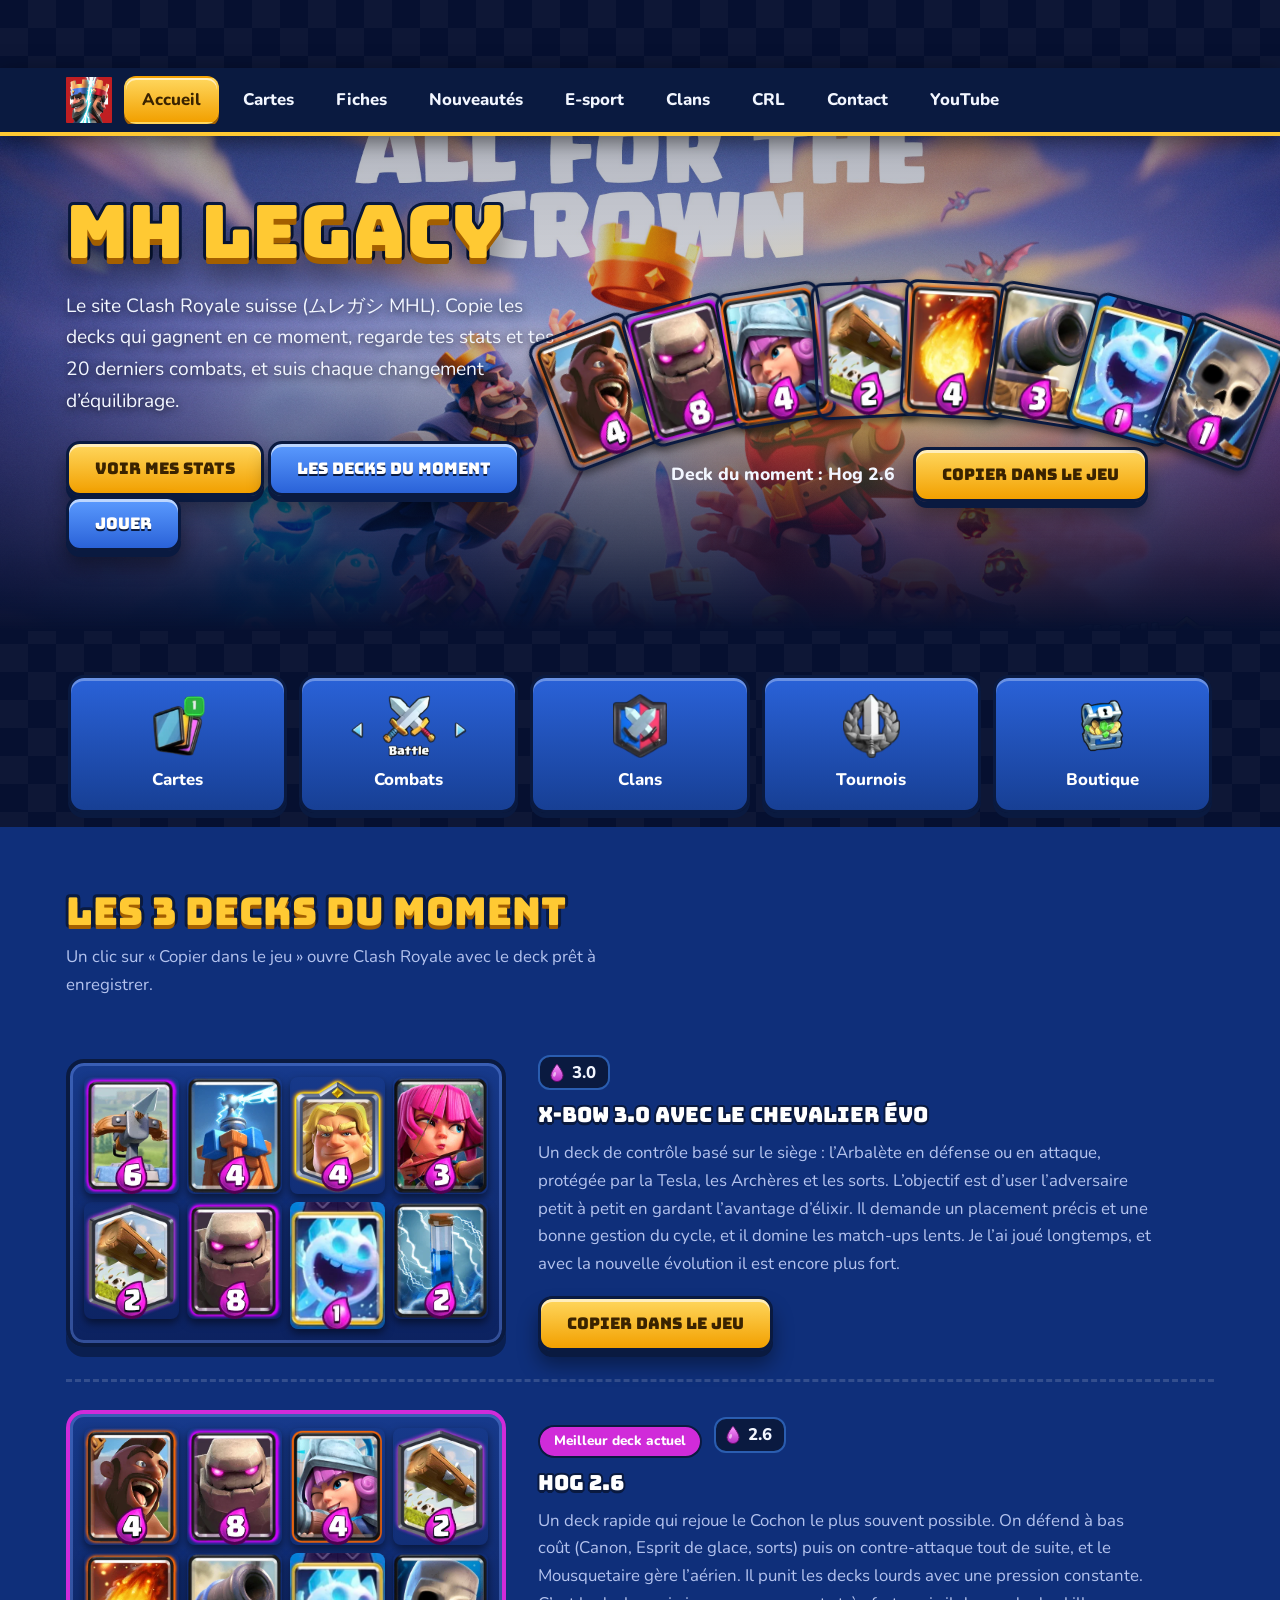
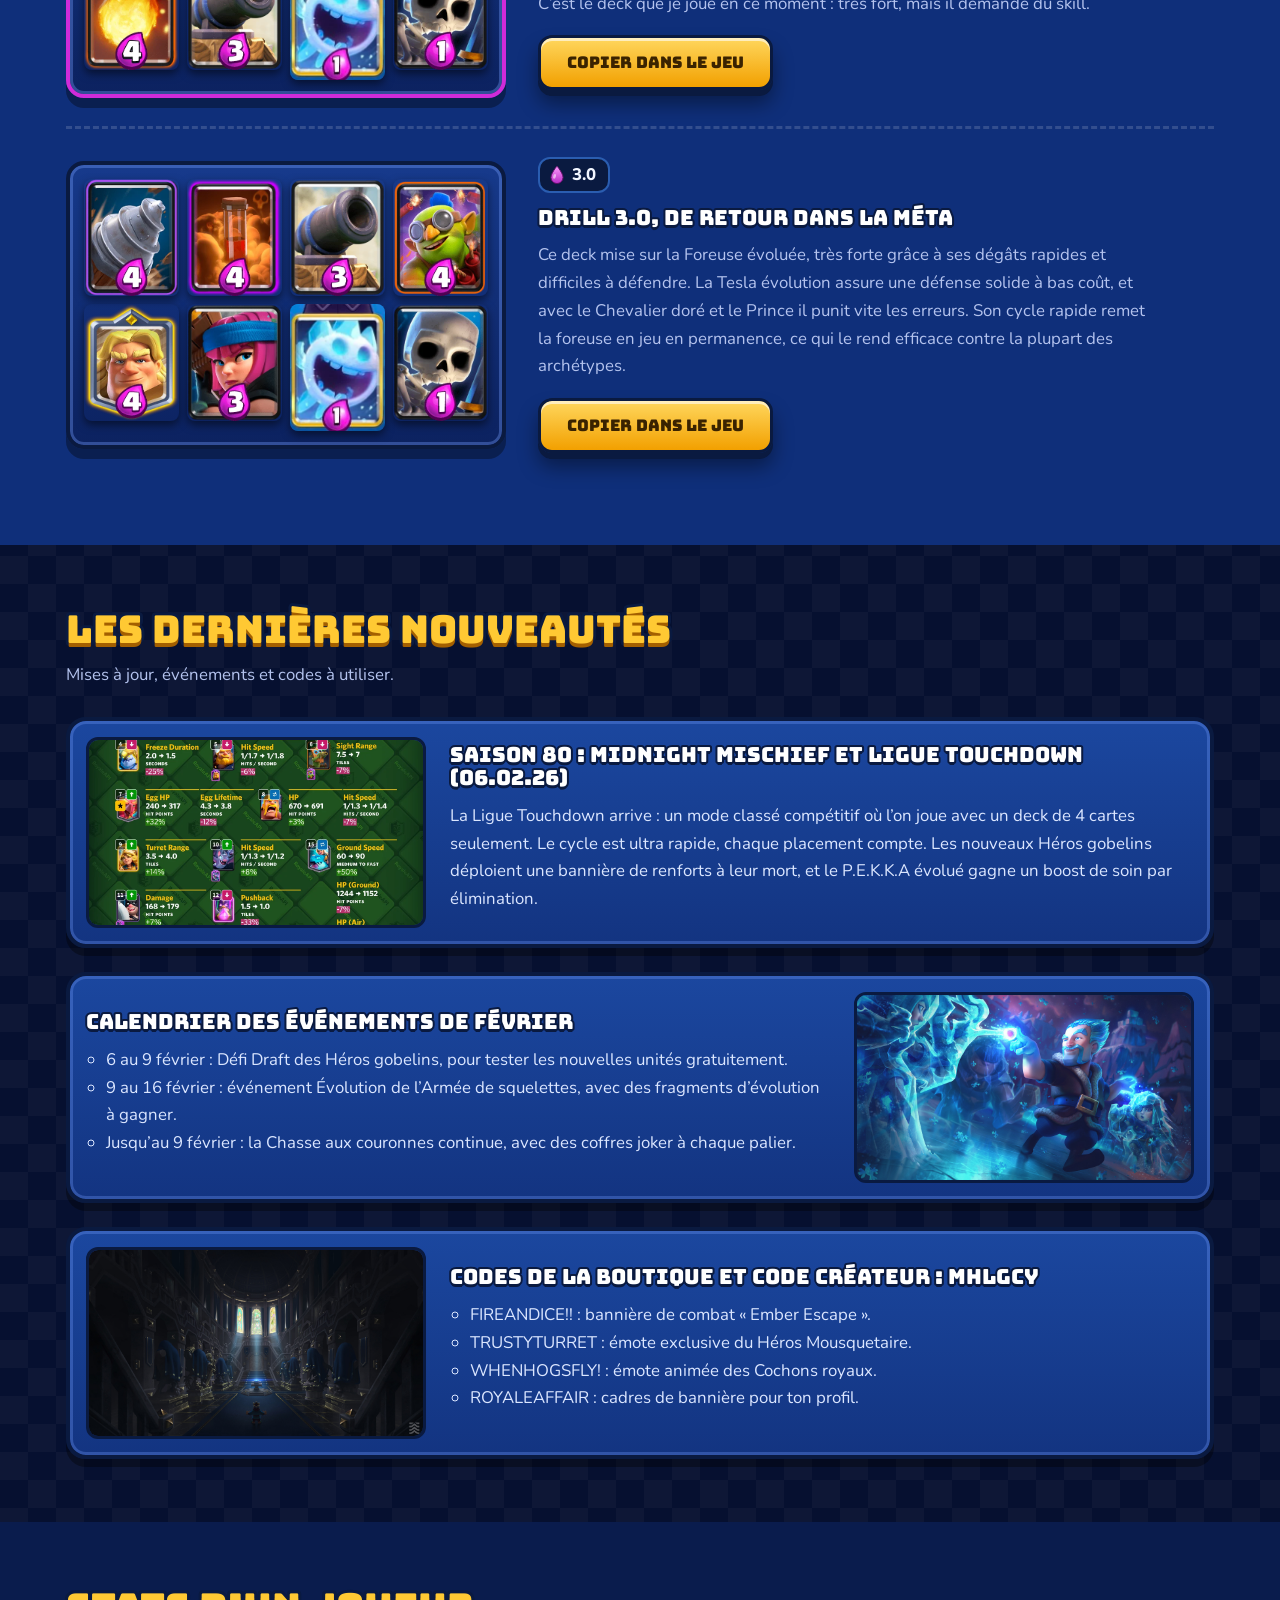
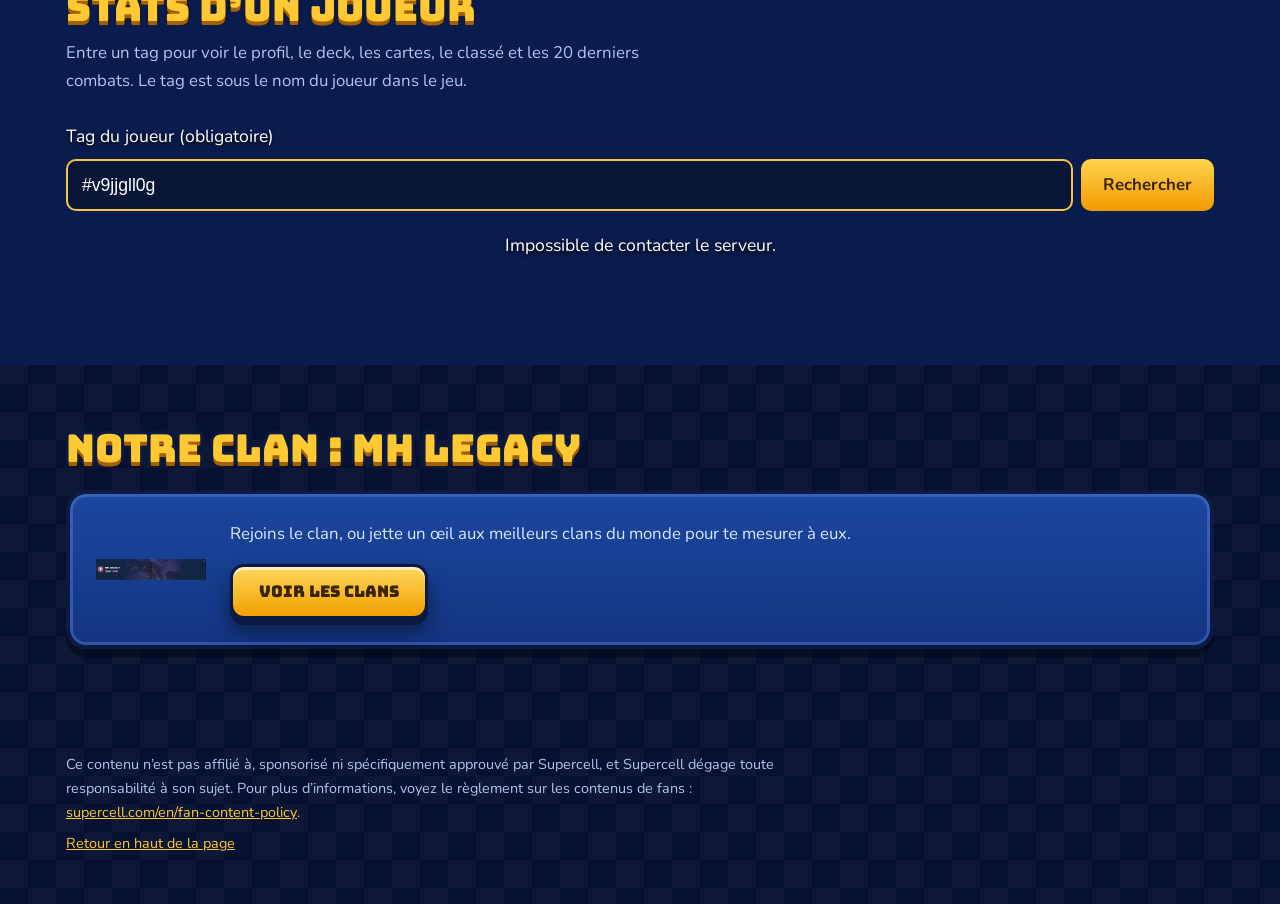
==== index.html @ ad1bdf76 "commit" ====
<!DOCTYPE html>
<html lang="fr">
<head>
<meta charset="UTF-8">
<meta name="viewport" content="width=device-width, initial-scale=1">
<title>MH Legacy, Clash Royale Suisse 🇨🇭</title>
<meta name="description" content="Decks méta à copier, stats de joueur, nouveautés et équilibrage de Clash Royale, par la communauté suisse.">
<link rel="icon" href="images/logo_clash_royale.png" type="image/png">
<meta name="theme-color" content="#071433">
<meta property="og:type" content="website">
<meta property="og:title" content="MH Legacy, Clash Royale Suisse">
<meta property="og:description" content="Decks méta à copier, stats de joueur et 20 derniers combats.">
<meta property="og:url" content="https://bkif.github.io/P_Prod-Martin-Clash-Royale-Stats/">
<meta property="og:image" content="https://bkif.github.io/P_Prod-Martin-Clash-Royale-Stats/images/imagee_back.jpeg">
<link rel="preconnect" href="https://fonts.googleapis.com">
<link rel="preconnect" href="https://fonts.gstatic.com" crossorigin>
<link href="https://fonts.googleapis.com/css2?family=Bungee&family=Nunito:wght@400;700;800&display=swap" rel="stylesheet">
<link rel="stylesheet" href="css/style.css">
<link rel="stylesheet" href="css/home.css">
<link rel="stylesheet" href="recherche.css?v=6">
</head>
<body>
<a class="skip" href="#contenu">Aller au contenu</a>
<svg width="0" height="0" style="position:absolute" aria-hidden="true"><defs><linearGradient id="dropG" x1="0" y1="0" x2="0" y2="1"><stop offset="0" stop-color="#ff9cff"/><stop offset="1" stop-color="#b62cc4"/></linearGradient><symbol id="drop" viewBox="0 0 24 28"><path d="M12 1.5C12 1.5 3.5 11.5 3.5 17.5a8.5 8.5 0 0 0 17 0C20.5 11.5 12 1.5 12 1.5Z" fill="url(#dropG)" stroke="#5c0f66" stroke-width="1.4"/><ellipse cx="8.6" cy="16" rx="1.9" ry="3.4" fill="#fff" opacity=".55" transform="rotate(18 8.6 16)"/></symbol></defs></svg>

<header class="top">
  <div class="bar">
    <a href="index.html" aria-label="MH Legacy, accueil"><img src="images/logo_clash_royale.png" alt="" width="44" height="44"></a>
    <nav class="nav" aria-label="Navigation principale"><div class="nav-links"></div></nav>
  </div>
</header>

<div class="hero">
  <div class="hero-in">
    <div>
      <h1>MH Legacy</h1>
      <p>Le site Clash Royale suisse (ムレガシ MHL). Copie les decks qui gagnent en ce moment, regarde tes stats et tes 20 derniers combats, et suis chaque changement d’équilibrage.</p>
      <div class="chip" id="chip" hidden></div>
      <div class="btns">
        <a class="btn" href="#joueur">Voir mes stats</a>
        <a class="btn alt" href="#decks">Les decks du moment</a>
        <a class="btn alt" href="https://play.google.com/store/apps/details?id=com.supercell.clashroyale" target="_blank" rel="noopener">Jouer<span class="sr"> (nouvel onglet)</span></a>
      </div>
    </div>
    <figure style="margin:0">
      <div class="board">
        <img src="images/Hog.webp" alt="Cochon">
        <img src="images/Golem.webp" alt="Golem">
        <img src="images/Musk.webp" alt="Mousquetaire">
        <img src="images/Log.webp" alt="Bûche">
        <img src="images/Fireball.webp" alt="Boule de feu">
        <img src="images/Cannon.webp" alt="Canon">
        <img src="images/icespirit.webp" alt="Esprit de glace">
        <img src="images/Skellies.webp" alt="Squelettes">
      </div>
      <figcaption>
        <span>Deck du moment : Hog 2.6</span>
        <a class="btn" href="https://link.clashroyale.com/en/?clashroyale://copyDeck?deck=26000010;27000000;26000038;26000014;26000030;28000011;28000000;26000021&amp;tt=159000000&amp;l=Royals">Copier dans le jeu</a>
      </figcaption>
    </figure>
  </div>
</div>

<main id="contenu">
  <section class="qs" aria-label="Accès rapide">
    <div class="quick">
      <a href="cartes.html"><img loading="lazy" decoding="async" src="images/cards-button.png" alt="">Cartes</a>
      <a href="#joueur"><img loading="lazy" decoding="async" src="images/battle-button.png" alt="">Combats</a>
      <a href="clan_site.html"><img loading="lazy" decoding="async" src="images/clan_button.png" alt="">Clans</a>
      <a href="https://escharts.com/games/clash-royale" target="_blank" rel="noopener"><img loading="lazy" decoding="async" src="images/tournois_button.png" alt="">Tournois<span class="sr"> (nouvel onglet)</span></a>
      <a href="https://store.supercell.com/" target="_blank" rel="noopener"><img loading="lazy" decoding="async" src="images/shop_icon.webp" alt="">Boutique<span class="sr"> (nouvel onglet)</span></a>
    </div>
  </section>

  <section id="decks">
    <h2>Les 3 decks du moment</h2>
    <p class="lead">Un clic sur « Copier dans le jeu » ouvre Clash Royale avec le deck prêt à enregistrer.</p>

    <article class="deck">
      <div class="board">
        <img loading="lazy" decoding="async" src="images/XBow.webp" alt="X-Bow"><img loading="lazy" decoding="async" src="images/Tesla.webp" alt="Tesla"><img loading="lazy" decoding="async" src="images/GoldenKnight.webp" alt="Chevalier doré"><img loading="lazy" decoding="async" src="images/Archers.webp" alt="Archères"><img loading="lazy" decoding="async" src="images/Log.webp" alt="Bûche"><img loading="lazy" decoding="async" src="images/Golem.webp" alt="Golem"><img loading="lazy" decoding="async" src="images/icespirit.webp" alt="Esprit de glace"><img loading="lazy" decoding="async" src="images/Zap.webp" alt="Zap">
      </div>
      <div>
        <span class="avg" aria-label="Élixir moyen 3.0"><svg viewBox="0 0 24 28" aria-hidden="true"><use href="#drop"/></svg>3.0</span>
        <h3>X-Bow 3.0 avec le Chevalier Évo</h3>
        <p>Un deck de contrôle basé sur le siège : l’Arbalète en défense ou en attaque, protégée par la Tesla, les Archères et les sorts. L’objectif est d’user l’adversaire petit à petit en gardant l’avantage d’élixir. Il demande un placement précis et une bonne gestion du cycle, et il domine les match-ups lents. Je l’ai joué longtemps, et avec la nouvelle évolution il est encore plus fort.</p>
        <a class="btn" href="https://link.clashroyale.com/en/?clashroyale://copyDeck?deck=26000001;27000006;26000000;26000084;26000010;28000011;28000000;27000008&amp;tt=159000000&amp;l=Royals">Copier dans le jeu</a>
      </div>
    </article>

    <article class="deck">
      <div class="board">
        <img loading="lazy" decoding="async" src="images/Hog.webp" alt="Cochon"><img loading="lazy" decoding="async" src="images/Golem.webp" alt="Golem"><img loading="lazy" decoding="async" src="images/Musk.webp" alt="Mousquetaire"><img loading="lazy" decoding="async" src="images/Log.webp" alt="Bûche"><img loading="lazy" decoding="async" src="images/Fireball.webp" alt="Boule de feu"><img loading="lazy" decoding="async" src="images/Cannon.webp" alt="Canon"><img loading="lazy" decoding="async" src="images/icespirit.webp" alt="Esprit de glace"><img loading="lazy" decoding="async" src="images/Skellies.webp" alt="Squelettes">
      </div>
      <div>
        <span class="tag">Meilleur deck actuel</span>
        <span class="avg" aria-label="Élixir moyen 2.6"><svg viewBox="0 0 24 28" aria-hidden="true"><use href="#drop"/></svg>2.6</span>
        <h3>Hog 2.6</h3>
        <p>Un deck rapide qui rejoue le Cochon le plus souvent possible. On défend à bas coût (Canon, Esprit de glace, sorts) puis on contre-attaque tout de suite, et le Mousquetaire gère l’aérien. Il punit les decks lourds avec une pression constante. C’est le deck que je joue en ce moment : très fort, mais il demande du skill.</p>
        <a class="btn" href="https://link.clashroyale.com/en/?clashroyale://copyDeck?deck=26000010;27000000;26000038;26000014;26000030;28000011;28000000;26000021&amp;tt=159000000&amp;l=Royals">Copier dans le jeu</a>
      </div>
    </article>

    <article class="deck">
      <div class="board">
        <img loading="lazy" decoding="async" src="images/GoblinDrill.webp" alt="Foreuse gobeline"><img loading="lazy" decoding="async" src="images/Poison.webp" alt="Poison"><img loading="lazy" decoding="async" src="images/Cannon.webp" alt="Canon"><img loading="lazy" decoding="async" src="images/GoblinDemolisher.webp" alt="Démolisseur gobelin"><img loading="lazy" decoding="async" src="images/GoldenKnight.webp" alt="Chevalier doré"><img loading="lazy" decoding="async" src="images/Firecracker.webp" alt="Pétardière"><img loading="lazy" decoding="async" src="images/icespirit.webp" alt="Esprit de glace"><img loading="lazy" decoding="async" src="images/Skellies.webp" alt="Squelettes">
      </div>
      <div>
        <span class="avg" aria-label="Élixir moyen 3.0"><svg viewBox="0 0 24 28" aria-hidden="true"><use href="#drop"/></svg>3.0</span>
        <h3>Drill 3.0, de retour dans la méta</h3>
        <p>Ce deck mise sur la Foreuse évoluée, très forte grâce à ses dégâts rapides et difficiles à défendre. La Tesla évolution assure une défense solide à bas coût, et avec le Chevalier doré et le Prince il punit vite les erreurs. Son cycle rapide remet la foreuse en jeu en permanence, ce qui le rend efficace contre la plupart des archétypes.</p>
        <a class="btn" href="https://link.clashroyale.com/en/?clashroyale://copyDeck?deck=27000013;27000006;26000002;26000000;26000031;28000011;26000095;28000009&amp;tt=159000000&amp;l=Royals">Copier dans le jeu</a>
      </div>
    </article>
  </section>

  <section id="nouveautes">
    <h2>Les dernières nouveautés</h2>
    <p class="lead">Mises à jour, événements et codes à utiliser.</p>
    <ul class="news">
      <li>
        <img loading="lazy" decoding="async" src="images/saison81bc.webp" alt="Visuel de la saison 80">
        <div>
          <h3>Saison 80 : Midnight Mischief et Ligue Touchdown (06.02.26)</h3>
          <p>La Ligue Touchdown arrive : un mode classé compétitif où l’on joue avec un deck de 4 cartes seulement. Le cycle est ultra rapide, chaque placement compte. Les nouveaux Héros gobelins déploient une bannière de renforts à leur mort, et le P.E.K.K.A évolué gagne un boost de soin par élimination.</p>
        </div>
      </li>
      <li>
        <img loading="lazy" decoding="async" src="images/image_test.jpg" alt="Calendrier des événements de février">
        <div>
          <h3>Calendrier des événements de février</h3>
          <ul>
            <li>6 au 9 février : Défi Draft des Héros gobelins, pour tester les nouvelles unités gratuitement.</li>
            <li>9 au 16 février : événement Évolution de l’Armée de squelettes, avec des fragments d’évolution à gagner.</li>
            <li>Jusqu’au 9 février : la Chasse aux couronnes continue, avec des coffres joker à chaque palier.</li>
          </ul>
        </div>
      </li>
      <li>
        <img loading="lazy" decoding="async" src="images/image_test3.jpg" alt="Codes créateur">
        <div>
          <h3>Codes de la boutique et code créateur : mhlgcy</h3>
          <ul>
            <li>FIREANDICE!! : bannière de combat « Ember Escape ».</li>
            <li>TRUSTYTURRET : émote exclusive du Héros Mousquetaire.</li>
            <li>WHENHOGSFLY! : émote animée des Cochons royaux.</li>
            <li>ROYALEAFFAIR : cadres de bannière pour ton profil.</li>
          </ul>
        </div>
      </li>
    </ul>
  </section>

  <section id="joueur">
    <h2>Stats d’un joueur</h2>
    <p class="lead">Entre un tag pour voir le profil, le deck, les cartes, le classé et les 20 derniers combats. Le tag est sous le nom du joueur dans le jeu.</p>
    <div class="cr-search" style="padding:0">
      <form id="search-form" class="cr-form">
        <label for="tag-input">Tag du joueur (obligatoire)</label>
        <div class="cr-form-row">
          <input type="text" id="tag-input" required maxlength="16" autocomplete="off" placeholder="#GG829JGY">
          <button type="submit">Rechercher</button>
        </div>
      </form>
      <div id="search-result" aria-live="polite"></div>
    </div>
  </section>

  <section id="clan">
    <h2>Notre clan : MH Legacy</h2>
    <div class="clan" style="margin-top:20px">
      <img loading="lazy" decoding="async" src="images/clan.png" alt="Badge du clan MH Legacy">
      <div>
        <p>Rejoins le clan, ou jette un œil aux meilleurs clans du monde pour te mesurer à eux.</p>
        <a class="btn" href="clan_site.html">Voir les clans</a>
      </div>
    </div>
  </section>
</main>

<footer>
  <p>Ce contenu n’est pas affilié à, sponsorisé ni spécifiquement approuvé par Supercell, et Supercell dégage toute responsabilité à son sujet. Pour plus d’informations, voyez le règlement sur les contenus de fans : <a href="https://supercell.com/en/fan-content-policy/" target="_blank" rel="noopener">supercell.com/en/fan-content-policy<span class="sr"> (nouvel onglet)</span></a>.</p>
  <p><a href="#contenu">Retour en haut de la page</a></p>
</footer>

<script src="js/nav.js"></script>
<script src="recherche.js?v=7"></script>
<script>
document.addEventListener("DOMContentLoaded", async function () {
  const chip = document.getElementById("chip");
  if (!chip) return;
  try {
    const r = await fetch("https://cr-stats.pm00buq.workers.dev?tag=v9jjgll0g");
    if (!r.ok) return;
    const data = await r.json();
    const p = data.player;
    const add = function (t, strong) {
      const e = document.createElement(strong ? "b" : "span");
      e.textContent = t;
      chip.append(e);
    };
    add(p.name, true);
    add(p.trophies.toLocaleString("fr-CH") + " trophées");
    add("record " + p.bestTrophies.toLocaleString("fr-CH"));
    if (p.clan) add(p.clan);
    chip.hidden = false;
  } catch (e) {
    console.error("chip error", e);
  }
});
</script>
---- css/style.css ----
/* ===== Variables ===== */
:root {
  --night: #061030;
  --royal: #17409a;
  --ink: #0a1a40;
  --gold: #ffc933;
  --gold-d: #a35f00;
  --pink: #d02bd9;
  --snow: #f2f6ff;
  --mut: #b4c3ee;
  --danger: #ff4d4d;
  --ok: #3ddc6b;
  --radius: 14px;
  --shadow: 0 6px 20px rgba(0,0,0,.45);
}

/* ===== Reset ===== */
*, *::before, *::after { box-sizing: border-box; }
html { scroll-behavior: smooth; scroll-padding-top: 84px; }
body {
  margin: 0;
  font: 400 1.05rem/1.65 Nunito, system-ui, sans-serif;
  color: var(--snow);
  background: var(--night) repeating-conic-gradient(rgba(255,255,255,.03) 0 25%, transparent 0 50%) 0 0 / 56px 56px;
  padding-top: 68px;
}
img { max-width: 100%; height: auto; display: block; }
a { color: var(--gold); }
button { font: inherit; }
:focus-visible { outline: 3px solid #fff; outline-offset: 3px; border-radius: 6px; }

.sr {
  position: absolute; width: 1px; height: 1px;
  overflow: hidden; clip: rect(0 0 0 0); white-space: nowrap;
}

/* ===== Nav ===== */
.top {
  position: sticky; top: 0; z-index: 50;
  background: var(--ink);
  border-bottom: 4px solid var(--gold);
  box-shadow: 0 6px 20px rgba(0,0,0,.5);
}
.bar {
  max-width: 1180px; margin: auto;
  display: flex; align-items: center; gap: 12px;
  padding: 8px 16px;
}
.bar img { width: 46px; height: 46px; }
.nav-links {
  display: flex; gap: 6px; margin-left: auto;
  overflow-x: auto; -webkit-overflow-scrolling: touch;
}
.nav-links a {
  padding: 8px 16px;
  border-radius: 12px;
  border: 2px solid transparent;
  color: var(--snow);
  font-weight: 800;
  text-decoration: none;
  white-space: nowrap;
}
.nav-links a:hover { background: var(--royal); border-color: #5b8fff; }
.nav-links a[aria-current="page"] {
  background: linear-gradient(#ffd75e, #f2a000);
  color: #3a2300;
  box-shadow: inset 0 2px 0 rgba(255,255,255,.6), 0 3px 0 var(--gold-d);
}

/* ===== Titres ===== */
h1, h2, h3 {
  margin: 0;
  font-family: Bungee, Nunito, sans-serif;
  font-weight: 400;
  line-height: 1.1;
  paint-order: stroke fill;
  -webkit-text-stroke: 6px var(--ink);
}
h1 { font-size: clamp(2.4rem, 7vw, 4.6rem); color: var(--gold); text-shadow: 0 6px 0 var(--gold-d), 0 18px 30px rgba(0,0,0,.55); }
h2 { font-size: clamp(1.6rem, 4vw, 2.4rem); color: var(--gold); text-shadow: 0 4px 0 var(--gold-d); }
h3 { font-size: 1.3rem; color: #fff; -webkit-text-stroke-width: 4px; text-shadow: 0 3px 0 var(--ink); }

/* ===== Boutons ===== */
.btn {
  display: inline-block;
  padding: 14px 26px;
  border-radius: 14px;
  border: 3px solid var(--ink);
  background: linear-gradient(#ffd75e, #f2a000);
  color: #3a2300;
  font: 400 1rem Bungee, sans-serif;
  text-decoration: none;
  box-shadow: inset 0 3px 0 rgba(255,255,255,.6), 0 6px 0 var(--ink), 0 14px 20px rgba(0,0,0,.4);
  transition: transform .12s;
  cursor: pointer;
}
.btn:hover { transform: translateY(-2px); }
.btn:active { transform: translateY(4px); box-shadow: inset 0 3px 0 rgba(255,255,255,.6), 0 2px 0 var(--ink); }
.btn.alt { background: linear-gradient(#5b9bff, #2a62d8); color: #fff; text-shadow: 0 2px 0 var(--ink); }

/* ===== Page générique ===== */
.page { max-width: 1180px; margin: auto; padding: 48px 16px; }
.lead { margin: 10px 0 28px; color: var(--mut); max-width: 60ch; }

/* ===== Footer ===== */
footer {
  max-width: 1180px;
  margin: 0 auto;
  padding: 40px 16px;
  color: var(--mut);
  font-size: .9rem;
}
footer p { margin: 0 0 8px; max-width: 80ch; }

/* ===== Skip link ===== */
.skip {
  position: absolute; left: -999px; top: 8px; z-index: 100;
  padding: 8px 14px; border-radius: 8px;
  background: var(--gold); color: #222;
}
.skip:focus { left: 8px; }

/* ===== Responsive nav ===== */
@media (max-width: 860px) {
  .nav-links { gap: 2px; }
  .nav-links a { padding: 6px 10px; font-size: .85rem; }
}
---- css/home.css ----
/* ===== Hero accueil ===== */
.hero {
  background:
    linear-gradient(rgba(6,16,48,.3), rgba(6,16,48,.15) 40%, var(--night)),
    url("../images/imagee_back.jpeg") center/cover;
}
.hero-in {
  position: relative; isolation: isolate;
  max-width: 1180px; margin: auto;
  padding: 56px 16px 80px;
  display: grid; grid-template-columns: 1fr 1.2fr;
  gap: 32px; align-items: center;
}
.hero p {
  max-width: 50ch; margin: 18px 0 24px;
  font-size: 1.2rem; text-shadow: 0 2px 8px rgba(0,0,0,.8);
}
.hero .chip {
  display: flex; flex-wrap: wrap; gap: 4px 16px;
  align-items: center; width: fit-content; max-width: 100%;
  margin: 0 0 22px; padding: 8px 18px;
  border-radius: 999px;
  background: var(--ink);
  border: 3px solid var(--gold);
  font-weight: 800;
}
.hero .chip[hidden] { display: none; }
.hero .chip b { color: var(--gold); }

.hero figure { position: relative; margin: 0; }
.hero figure::before {
  content: ""; position: absolute;
  inset: -12% -6%; z-index: -1;
  background: radial-gradient(closest-side, rgba(255,201,51,.5), transparent);
}

/* deck en éventail */
.hero .board { display: flex; padding: 40px 4px 28px; }
.hero .board img {
  flex: 1 1 0; min-width: 0; margin: 0 -3%;
  border: 3px solid var(--ink); border-radius: 12px;
  transform-origin: 50% 140%;
  transform: translateY(var(--y, 0)) rotate(var(--r, 0deg));
  animation: deal .6s cubic-bezier(.3,1.4,.5,1) var(--d, 0s) both;
  transition: transform .2s;
}
.hero .board img:hover {
  z-index: 5;
  transform: translateY(calc(var(--y, 0px) - 28px)) rotate(var(--r, 0deg)) scale(1.14);
}
.hero .board img:nth-child(1) { --r: -21deg; --y: 34px; }
.hero .board img:nth-child(2) { --r: -15deg; --y: 16px; --d: .07s; }
.hero .board img:nth-child(3) { --r:  -9deg; --y:  4px; --d: .14s; }
.hero .board img:nth-child(4) { --r:  -3deg;            --d: .21s; }
.hero .board img:nth-child(5) { --r:   3deg;            --d: .28s; }
.hero .board img:nth-child(6) { --r:   9deg; --y:  4px; --d: .35s; }
.hero .board img:nth-child(7) { --r:  15deg; --y: 16px; --d: .42s; }
.hero .board img:nth-child(8) { --r:  21deg; --y: 34px; --d: .49s; }
@keyframes deal {
  from { opacity: 0; transform: translateY(-70px) scale(.5); }
}
.hero figcaption {
  display: flex; flex-wrap: wrap; gap: 12px 18px;
  align-items: center; justify-content: center;
  font-weight: 800; font-size: 1.1rem;
}

/* ===== Sections accueil ===== */
main section { max-width: 1180px; margin: auto; padding: 64px 16px; }
#decks, #joueur {
  background: var(--b);
  box-shadow: 0 0 0 100vmax var(--b);
  clip-path: inset(0 -100vmax);
}
#decks  { --b: #0f2f7a; }
#joueur { --b: #0a1c4d; }

/* ===== Accès rapide ===== */
.qs { padding-top: 40px; padding-bottom: 0; }
.quick {
  display: flex; gap: 12px;
  overflow-x: auto; padding: 4px 2px 14px;
}
.quick a {
  flex: 1 0 150px;
  display: flex; flex-direction: column; align-items: center; gap: 8px;
  padding: 16px 10px; border-radius: 16px;
  border: 3px solid var(--ink);
  background: linear-gradient(#2a62d8, #173f94);
  color: #fff; font-weight: 800; text-decoration: none;
  box-shadow: inset 0 3px 0 rgba(255,255,255,.3), 0 5px 0 var(--ink);
}
.quick a:hover { transform: translateY(-3px); }
.quick img { height: 64px; width: auto; object-fit: contain; }

/* ===== Deck showcase ===== */
.board { display: grid; grid-template-columns: repeat(4, 1fr); gap: 8px; }
.board img {
  display: block; width: 100%;
  border-radius: 8px;
  box-shadow: 0 4px 8px rgba(0,0,0,.5);
}
.deck {
  display: grid;
  grid-template-columns: minmax(0, 440px) 1fr;
  gap: 32px; align-items: center;
  padding: 28px 0;
}
.deck + .deck { border-top: 3px dashed rgba(255,255,255,.15); }
.deck .board {
  padding: 14px; border-radius: 18px;
  background: linear-gradient(#173a8c, #0c2260);
  border: 4px solid var(--ink);
  box-shadow: inset 0 0 0 3px rgba(120,160,255,.35), 0 10px 0 rgba(0,0,0,.35);
}
.deck:has(.tag) .board { border-color: var(--pink); }
.deck h3 { margin: 6px 0 12px; }
.deck p { margin: 0 0 18px; color: var(--mut); max-width: 62ch; }

.tag {
  display: inline-block;
  margin: 0 8px 8px 0; padding: 3px 14px;
  border-radius: 999px;
  background: var(--pink);
  border: 2px solid var(--ink);
  color: #fff; font-weight: 800; font-size: .85rem;
}
.avg {
  display: inline-flex; align-items: center; gap: 6px;
  margin: 0 8px 8px 0; padding: 2px 12px 2px 8px;
  border-radius: 12px;
  background: var(--ink);
  border: 2px solid #2a5db0;
  font-weight: 800;
}
.avg svg { display: block; width: 18px; height: 20px; }

/* ===== News ===== */
.news { list-style: none; margin: 0; padding: 0; display: grid; gap: 24px; }
.news > li, .clan {
  display: grid;
  grid-template-columns: minmax(0, 340px) 1fr;
  gap: 24px; align-items: center;
  padding: 16px; border-radius: 20px;
  background: linear-gradient(#1b479f, #133481);
  border: 4px solid var(--ink);
  box-shadow: inset 0 0 0 3px rgba(120,160,255,.3), 0 8px 0 rgba(0,0,0,.35);
}
.news > li:nth-child(even) { grid-template-columns: 1fr minmax(0, 340px); }
.news > li:nth-child(even) > img { order: 2; }
.news img {
  width: 100%; aspect-ratio: 16 / 9; object-fit: cover;
  border-radius: 12px; border: 3px solid var(--ink);
}
.news h3 { margin-bottom: 12px; }
.news p, .news ul { margin: 0 0 8px; color: #dbe6ff; }
.news ul { padding-left: 20px; }

.clan {
  grid-template-columns: auto 1fr;
  padding: 26px; margin-top: 22px;
}
.clan img { width: 110px; }
.clan p { margin: 0 0 16px; color: #dbe6ff; }

/* ===== Responsive ===== */
@media (max-width: 860px) {
  .hero-in,
  .deck,
  .news > li,
  .news > li:nth-child(even) { grid-template-columns: 1fr; }
  .news > li:nth-child(even) > img { order: 0; }
  .hero-in { padding-top: 28px; }
  body { padding-bottom: 92px; }
  main section.qs {
    position: fixed; left: 0; right: 0; bottom: 0;
    z-index: 60; max-width: none; margin: 0; padding: 6px 8px;
    background: var(--ink);
    border-top: 4px solid var(--gold);
  }
  .qs .quick { gap: 4px; padding: 0; }
  .quick a {
    flex: 1 0 62px; gap: 2px; padding: 4px 2px;
    font-size: .68rem; text-align: center; box-shadow: none;
  }
  .quick img { height: 34px; }
}
@media (prefers-reduced-motion: reduce) {
  html { scroll-behavior: auto; }
  .hero .board img { animation: none; transition: none; }
  .btn:hover, .quick a:hover { transform: none; }
}
---- recherche.css ----
.cr-search {
  --evo-scale: 1.12; /* taille des cartes évolution/héros : augmente ou diminue au besoin */
  position: relative; z-index: 1; max-width: 1180px; margin: 0 auto 40px; padding: 0 16px; color: #fff;
}

/* formulaire */
.cr-form { display: flex; flex-direction: column; gap: 8px; margin-bottom: 20px; }
.cr-form label { font-size: 1.1rem; text-shadow: 0 2px 4px #000; }
.cr-form-row { display: flex; gap: 8px; }
.cr-form input { flex: 1; padding: 12px 14px; border-radius: 10px; border: 2px solid #f5c542; background: rgba(10, 20, 50, .8); color: #fff; font-size: 1.1rem; }
.cr-form input:focus-visible, .cr-form button:focus-visible { outline: 3px solid #fff; outline-offset: 2px; }
.cr-form button { padding: 12px 22px; border: 0; border-radius: 10px; background: linear-gradient(#ffd34d, #f29a00); color: #3a2300; font-weight: 700; font-size: 1.05rem; cursor: pointer; }
.cr-form button:hover { filter: brightness(1.1); }

/* blocs */
.cr-card { background: rgba(12, 24, 60, .82); backdrop-filter: blur(6px); border: 2px solid rgba(245, 197, 66, .6); border-radius: 16px; padding: 20px; margin-bottom: 20px; box-shadow: 0 6px 20px rgba(0, 0, 0, .45); }
.cr-name { margin: 0; font-size: 2rem; color: #ffd34d; text-shadow: 0 2px 0 #000; }
.cr-sub, .cr-meta { margin: 4px 0 12px; opacity: .85; }
.cr-title { margin: 0 0 10px; font-size: 1.3rem; color: #ffd34d; }
.cr-message { text-align: center; font-size: 1.1rem; text-shadow: 0 2px 4px #000; }

/* stats */
.cr-stats { display: grid; grid-template-columns: repeat(auto-fit, minmax(150px, 1fr)); gap: 10px; }
.cr-stat { background: rgba(255, 255, 255, .08); border-radius: 12px; padding: 12px; text-align: center; }
.cr-stat-value { display: block; font-size: 1.4rem; color: #fff; }
.cr-stat-label { display: block; font-size: .85rem; opacity: .75; }

/* onglets et filtres */
.cr-tabs { display: flex; flex-wrap: wrap; gap: 8px; margin-bottom: 16px; }
.cr-tab, .cr-filter { padding: 8px 16px; border-radius: 999px; border: 2px solid rgba(245, 197, 66, .6); background: rgba(12, 24, 60, .82); color: #fff; font-size: 1rem; cursor: pointer; }
.cr-tab[aria-pressed="true"], .cr-filter[aria-pressed="true"] { background: linear-gradient(#ffd34d, #f29a00); color: #3a2300; font-weight: 700; }
.cr-tab:focus-visible, .cr-filter:focus-visible { outline: 3px solid #fff; outline-offset: 2px; }
.cr-filters { display: flex; flex-wrap: wrap; gap: 6px; margin: 10px 0 14px; }
.cr-filter { padding: 5px 12px; font-size: .9rem; }

/* profil : deck à gauche, combats à droite */
.cr-cols { display: grid; grid-template-columns: minmax(0, 540px) minmax(0, 1fr); gap: 20px; align-items: start; }
.cr-cols > .cr-card { margin-bottom: 0; }
.cr-battlepanel { max-height: 860px; overflow-y: auto; }

/* ===== cartes façon Clash Royale ===== */
.cr-slot { position: relative; min-width: 0; }
.cr-slot-big { font-size: 14px; }
.cr-slot-mid { width: 96px; font-size: 12px; }
.cr-slot-small { width: 52px; font-size: 10px; }

.cr-r-common { --rar-dark: #4b86c9; --rar-text: #9fd0ff; }
.cr-r-rare { --rar-dark: #d4861a; --rar-text: #ffb347; }
.cr-r-epic { --rar-dark: #a043cf; --rar-text: #e2a2ff; }
.cr-r-legendary { --rar-dark: #2bb9c4; --rar-text: #7ff3f8; }
.cr-r-champion { --rar-dark: #d9a400; --rar-text: #ffe27a; }

.cr-tile { position: relative; border-radius: .7em; padding: .2em; background: linear-gradient(#2b3a5a, #141c30); border: .12em solid var(--rar-dark, #556); box-shadow: 0 .15em .4em rgba(0, 0, 0, .55); }
.cr-art { position: relative; border-radius: .5em; overflow: hidden; }
.cr-art img { display: block; width: 100%; height: auto; }

/* niveau, écrit sur le bas de la carte, couleur selon la rareté */
.cr-lv { position: absolute; left: .2em; right: .2em; bottom: .2em; z-index: 3; padding: .7em 0 .2em; text-align: center; font-weight: 700; font-size: .82em; color: var(--rar-text, #fff); background: linear-gradient(transparent, rgba(0, 0, 0, .78) 70%); border-radius: 0 0 .5em .5em; text-shadow: 0 .08em .15em #000; }

/* pastille d'élixir */
.cr-el { position: absolute; top: -.55em; left: -.55em; z-index: 4; width: 1.9em; height: 1.9em; display: flex; align-items: center; justify-content: center; border-radius: 50%; background: radial-gradient(circle at 35% 30%, #f5a0ff, #c53bd1 55%, #7b1389); border: .14em solid #f3c8ff; box-shadow: 0 .1em .3em rgba(0, 0, 0, .6); color: #fff; font-weight: 700; font-size: .95em; line-height: 1; text-shadow: 0 .08em .15em #000; }

/* petit losange d'emplacement au-dessus des cartes normales du deck */
.cr-gem { position: absolute; top: -.7em; left: 50%; z-index: -1; width: 1em; height: 1em; transform: translateX(-50%) rotate(45deg); background: linear-gradient(135deg, #aab4c8, #5b6679); border: .1em solid #2a3144; }

/* évolutions et héros : l'image contient déjà le halo et le losange */
.cr-v-evo, .cr-v-hero { padding: 0; background: none; border-color: transparent; box-shadow: none; }
.cr-v-evo .cr-art, .cr-v-hero .cr-art { overflow: visible; border-radius: 0; }
.cr-v-evo .cr-art img, .cr-v-hero .cr-art img { transform: scale(var(--evo-scale)); transform-origin: 50% 46%; filter: drop-shadow(0 0 .5em rgba(0, 0, 0, .5)); }
.cr-v-evo .cr-lv, .cr-v-hero .cr-lv { left: 0; right: 0; bottom: .9em; background: none; }
.cr-v-evo .cr-el, .cr-v-hero .cr-el { top: 1em; left: .1em; }

/* barre de progression sous la carte */
.cr-prog { position: relative; margin-top: .5em; height: 1.9em; border-radius: .6em; background: #0e2347; border: .12em solid #1b3d73; overflow: hidden; }
.cr-prog-fill { position: absolute; inset: 0 auto 0 0; background: linear-gradient(#2f9bff, #1767c9); opacity: .75; }
.cr-prog-in { position: relative; z-index: 1; display: flex; align-items: center; justify-content: center; gap: .4em; height: 100%; font-size: .85em; font-weight: 700; color: #fff; text-shadow: 0 .08em .15em #000; }
.cr-arrow svg { display: block; width: 1.1em; height: 1.1em; }
.cr-prog-max .cr-prog-in { color: #ffd34d; }

/* deck : grille 4 x 2, puis élixir moyen et carte de tour */
.cr-deckgrid { display: grid; grid-template-columns: repeat(4, minmax(0, 1fr)); gap: 30px 14px; padding-top: 14px; }
.cr-deckfoot { display: flex; align-items: center; justify-content: space-between; gap: 16px; margin-top: 22px; }
.cr-avg { display: inline-flex; align-items: center; gap: .5em; padding: .4em 1em .4em .6em; background: #0d2a5c; border: .15em solid #2a5db0; border-radius: .9em; font-size: 1.3rem; font-weight: 700; }
.cr-drop svg { display: block; width: 1.4em; height: 1.4em; }

/* collection */
.cr-grid { display: flex; flex-wrap: wrap; align-items: flex-start; gap: 18px 12px; padding-top: 12px; }

/* combats */
.cr-battles { display: flex; flex-direction: column; gap: 10px; }
.cr-battle { border-left: 6px solid #888; background: rgba(255, 255, 255, .07); border-radius: 10px; padding: 10px 14px; }
.cr-win { border-left-color: #3ddc6b; background: rgba(61, 220, 107, .12); }
.cr-loss { border-left-color: #ff4d4d; background: rgba(255, 77, 77, .12); }
.cr-battle-head { display: flex; align-items: center; gap: 14px; }
.cr-result { font-size: 1.2rem; font-weight: 700; }
.cr-win .cr-result { color: #3ddc6b; }
.cr-loss .cr-result { color: #ff6b6b; }
.cr-score { font-size: 1.2rem; }
.cr-trophy { margin-left: auto; }
.cr-battle .cr-meta { margin: 4px 0 8px; font-size: .9rem; }
.cr-deck-small { display: flex; flex-wrap: wrap; gap: 14px 8px; padding: 10px 0 0 6px; }

/* badges */
.cr-badges { display: grid; grid-template-columns: repeat(auto-fill, minmax(110px, 1fr)); gap: 10px; }
.cr-badge { background: rgba(255, 255, 255, .08); border-radius: 12px; padding: 8px; text-align: center; font-size: .75rem; }
.cr-badge img { width: 64px; height: 64px; object-fit: contain; }
.cr-badge-name, .cr-badge-lvl { display: block; }
.cr-badge-lvl { opacity: .75; }

@media (max-width: 900px) {
  .cr-cols { grid-template-columns: minmax(0, 1fr); }
  .cr-battlepanel { max-height: none; }
}
@media (max-width: 600px) {
  .cr-name { font-size: 1.5rem; }
  .cr-deckgrid { gap: 26px 8px; }
  .cr-slot-big { font-size: 11px; }
  .cr-slot-mid { width: 80px; }
  .cr-slot-small { width: 44px; }
}
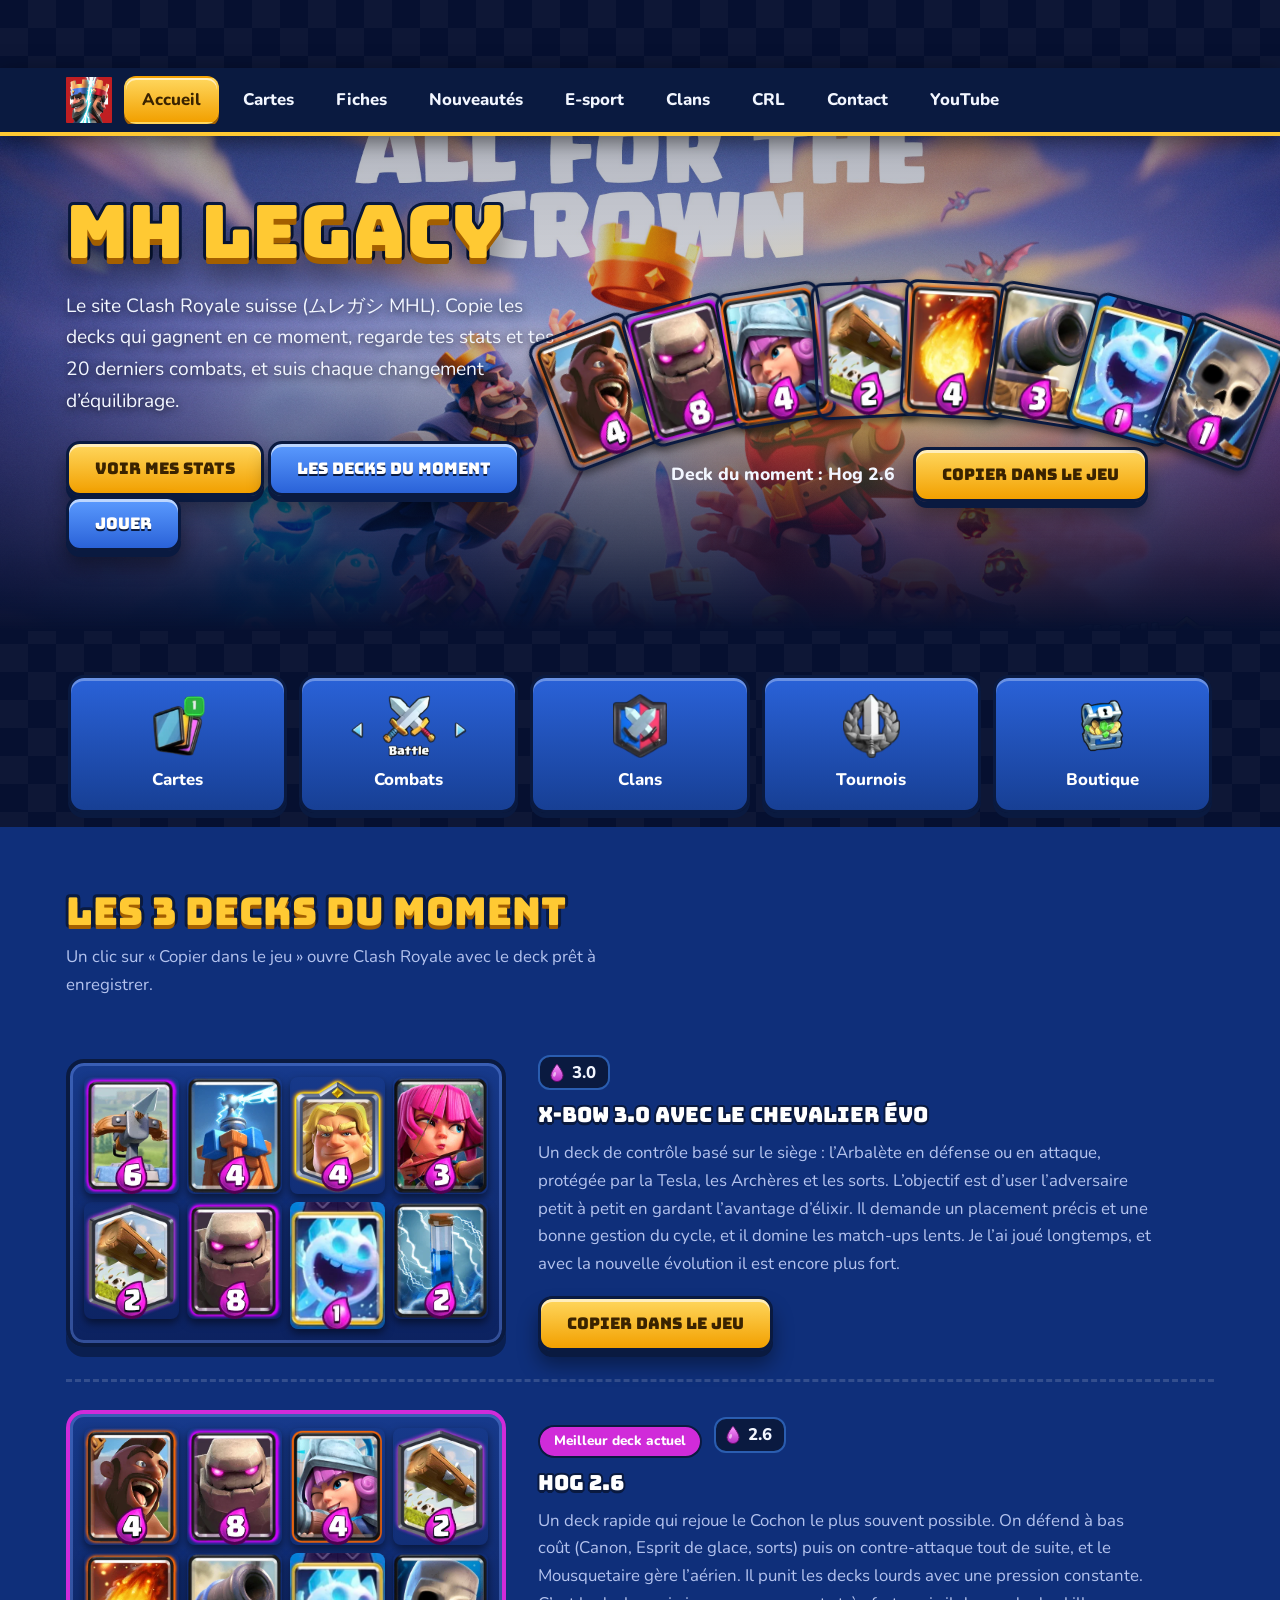
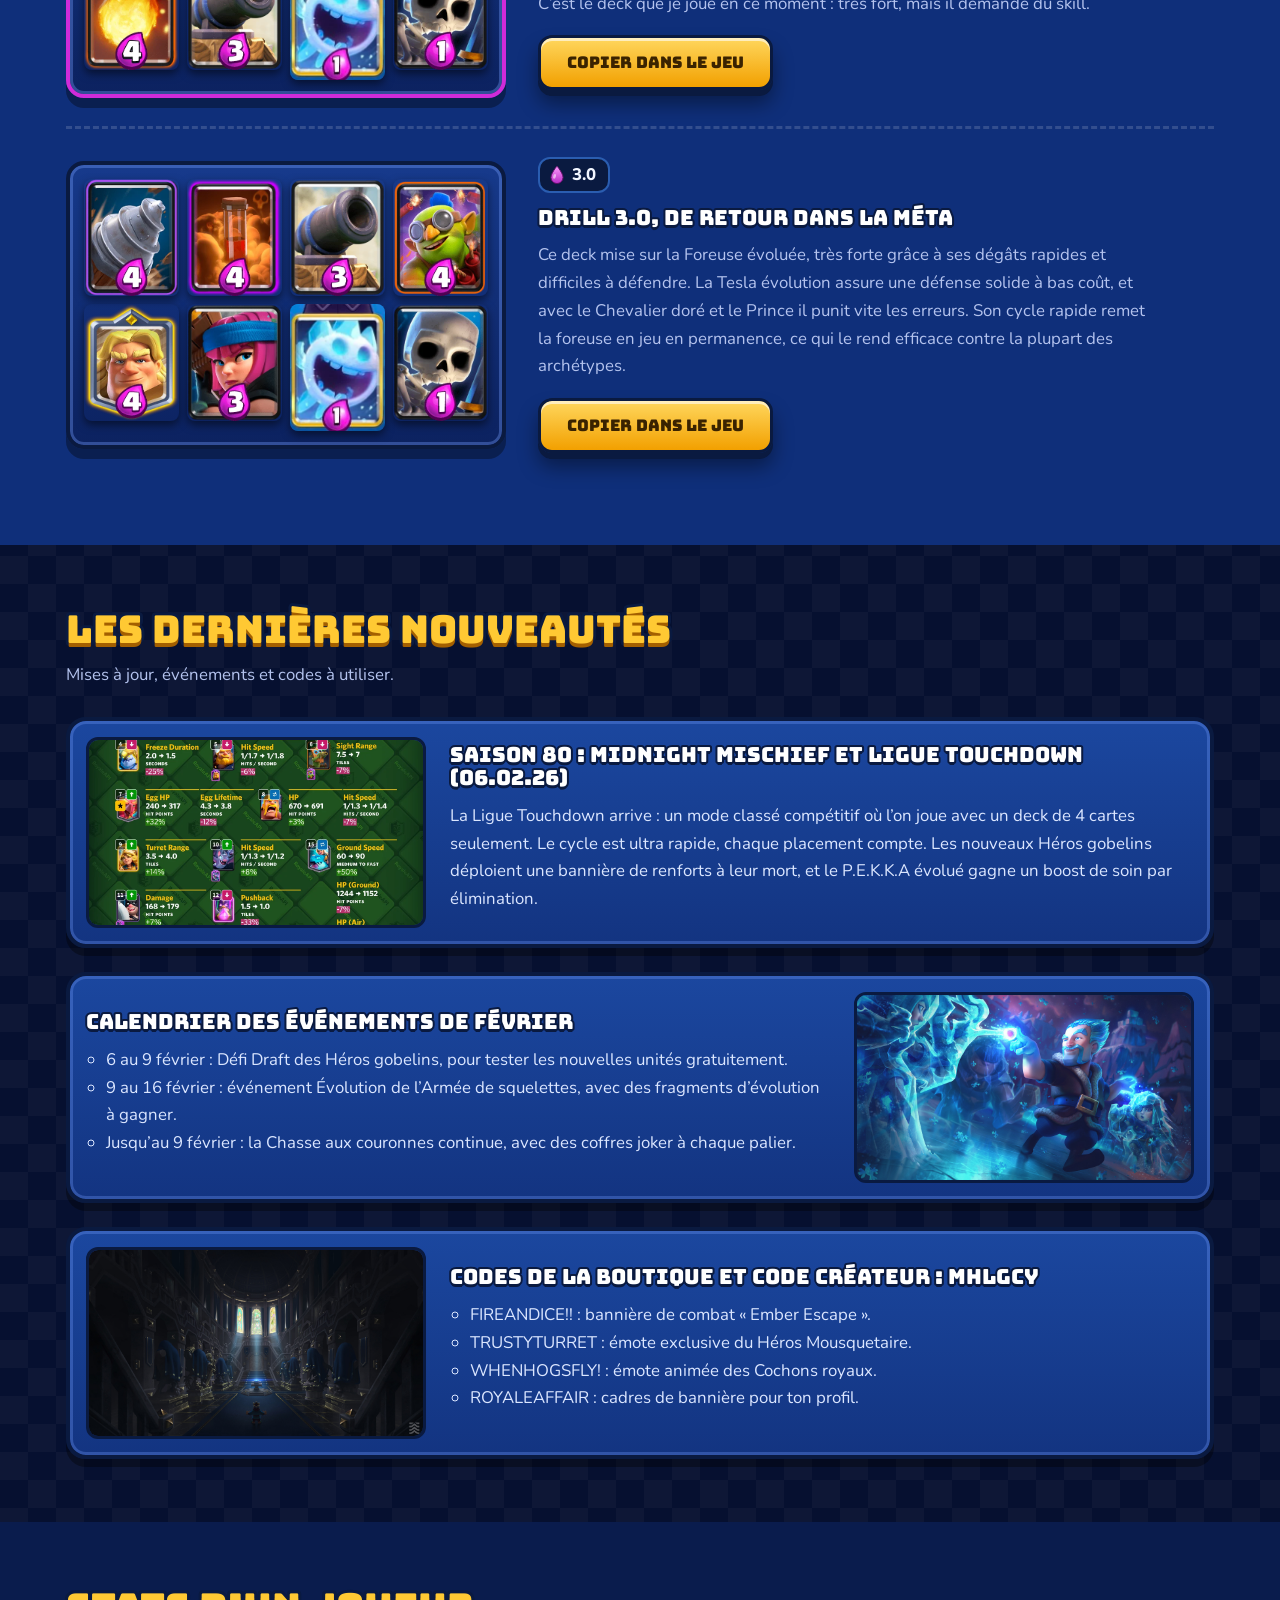
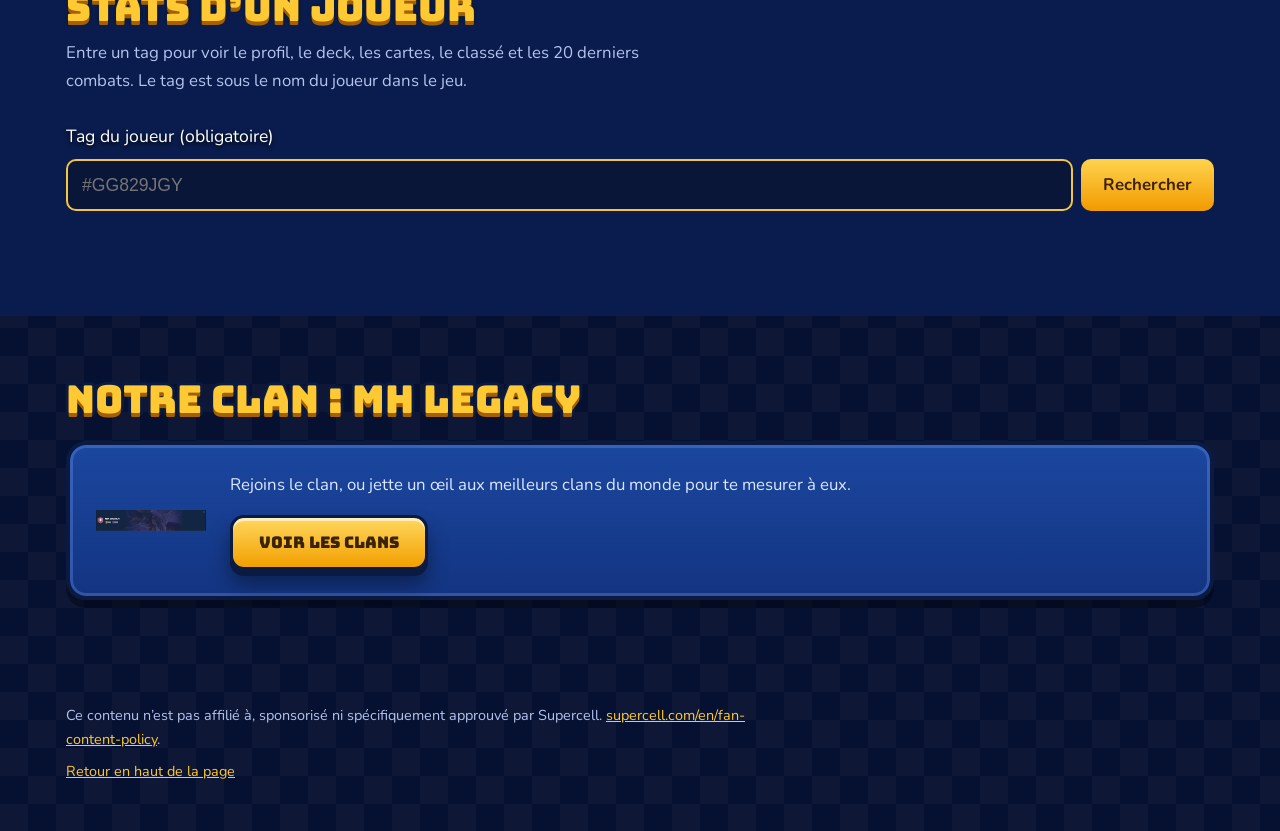
==== commit 669bf14c: "c" ====
--- a/index.html
+++ b/index.html
@@ -5,19 +5,14 @@
 <meta name="viewport" content="width=device-width, initial-scale=1">
 <title>MH Legacy, Clash Royale Suisse 🇨🇭</title>
 <meta name="description" content="Decks méta à copier, stats de joueur, nouveautés et équilibrage de Clash Royale, par la communauté suisse.">
-<link rel="icon" href="images/logo_clash_royale.png" type="image/png">
+<link rel="icon" href="./images/logo_clash_royale.png" type="image/png">
 <meta name="theme-color" content="#071433">
-<meta property="og:type" content="website">
-<meta property="og:title" content="MH Legacy, Clash Royale Suisse">
-<meta property="og:description" content="Decks méta à copier, stats de joueur et 20 derniers combats.">
-<meta property="og:url" content="https://bkif.github.io/P_Prod-Martin-Clash-Royale-Stats/">
-<meta property="og:image" content="https://bkif.github.io/P_Prod-Martin-Clash-Royale-Stats/images/imagee_back.jpeg">
 <link rel="preconnect" href="https://fonts.googleapis.com">
 <link rel="preconnect" href="https://fonts.gstatic.com" crossorigin>
 <link href="https://fonts.googleapis.com/css2?family=Bungee&family=Nunito:wght@400;700;800&display=swap" rel="stylesheet">
-<link rel="stylesheet" href="css/style.css">
-<link rel="stylesheet" href="css/home.css">
-<link rel="stylesheet" href="recherche.css?v=6">
+<link rel="stylesheet" href="./css/style.css">
+<link rel="stylesheet" href="./css/home.css">
+<link rel="stylesheet" href="./recherche.css?v=10">
 </head>
 <body>
 <a class="skip" href="#contenu">Aller au contenu</a>
@@ -25,7 +20,7 @@
 
 <header class="top">
   <div class="bar">
-    <a href="index.html" aria-label="MH Legacy, accueil"><img src="images/logo_clash_royale.png" alt="" width="44" height="44"></a>
+    <a href="./index.html" aria-label="MH Legacy, accueil"><img src="./images/logo_clash_royale.png" alt="" width="44" height="44"></a>
     <nav class="nav" aria-label="Navigation principale"><div class="nav-links"></div></nav>
   </div>
 </header>
@@ -39,19 +34,19 @@
       <div class="btns">
         <a class="btn" href="#joueur">Voir mes stats</a>
         <a class="btn alt" href="#decks">Les decks du moment</a>
-        <a class="btn alt" href="https://play.google.com/store/apps/details?id=com.supercell.clashroyale" target="_blank" rel="noopener">Jouer<span class="sr"> (nouvel onglet)</span></a>
+        <a class="btn alt" href="https://play.google.com/store/apps/details?id=com.supercell.clashroyale" target="_blank" rel="noopener">Jouer</a>
       </div>
     </div>
     <figure style="margin:0">
       <div class="board">
-        <img src="images/Hog.webp" alt="Cochon">
-        <img src="images/Golem.webp" alt="Golem">
-        <img src="images/Musk.webp" alt="Mousquetaire">
-        <img src="images/Log.webp" alt="Bûche">
-        <img src="images/Fireball.webp" alt="Boule de feu">
-        <img src="images/Cannon.webp" alt="Canon">
-        <img src="images/icespirit.webp" alt="Esprit de glace">
-        <img src="images/Skellies.webp" alt="Squelettes">
+        <img src="./images/Hog.webp" alt="Cochon">
+        <img src="./images/Golem.webp" alt="Golem">
+        <img src="./images/Musk.webp" alt="Mousquetaire">
+        <img src="./images/Log.webp" alt="Bûche">
+        <img src="./images/Fireball.webp" alt="Boule de feu">
+        <img src="./images/Cannon.webp" alt="Canon">
+        <img src="./images/icespirit.webp" alt="Esprit de glace">
+        <img src="./images/Skellies.webp" alt="Squelettes">
       </div>
       <figcaption>
         <span>Deck du moment : Hog 2.6</span>
@@ -64,11 +59,11 @@
 <main id="contenu">
   <section class="qs" aria-label="Accès rapide">
     <div class="quick">
-      <a href="cartes.html"><img loading="lazy" decoding="async" src="images/cards-button.png" alt="">Cartes</a>
-      <a href="#joueur"><img loading="lazy" decoding="async" src="images/battle-button.png" alt="">Combats</a>
-      <a href="clan_site.html"><img loading="lazy" decoding="async" src="images/clan_button.png" alt="">Clans</a>
-      <a href="https://escharts.com/games/clash-royale" target="_blank" rel="noopener"><img loading="lazy" decoding="async" src="images/tournois_button.png" alt="">Tournois<span class="sr"> (nouvel onglet)</span></a>
-      <a href="https://store.supercell.com/" target="_blank" rel="noopener"><img loading="lazy" decoding="async" src="images/shop_icon.webp" alt="">Boutique<span class="sr"> (nouvel onglet)</span></a>
+      <a href="./cartes.html"><img loading="lazy" src="./images/cards-button.png" alt="">Cartes</a>
+      <a href="#joueur"><img loading="lazy" src="./images/battle-button.png" alt="">Combats</a>
+      <a href="./clan_site.html"><img loading="lazy" src="./images/clan_button.png" alt="">Clans</a>
+      <a href="https://escharts.com/games/clash-royale" target="_blank" rel="noopener"><img loading="lazy" src="./images/tournois_button.png" alt="">Tournois</a>
+      <a href="https://store.supercell.com/" target="_blank" rel="noopener"><img loading="lazy" src="./images/shop_icon.webp" alt="">Boutique</a>
     </div>
   </section>
 
@@ -78,10 +73,10 @@
 
     <article class="deck">
       <div class="board">
-        <img loading="lazy" decoding="async" src="images/XBow.webp" alt="X-Bow"><img loading="lazy" decoding="async" src="images/Tesla.webp" alt="Tesla"><img loading="lazy" decoding="async" src="images/GoldenKnight.webp" alt="Chevalier doré"><img loading="lazy" decoding="async" src="images/Archers.webp" alt="Archères"><img loading="lazy" decoding="async" src="images/Log.webp" alt="Bûche"><img loading="lazy" decoding="async" src="images/Golem.webp" alt="Golem"><img loading="lazy" decoding="async" src="images/icespirit.webp" alt="Esprit de glace"><img loading="lazy" decoding="async" src="images/Zap.webp" alt="Zap">
-      </div>
-      <div>
-        <span class="avg" aria-label="Élixir moyen 3.0"><svg viewBox="0 0 24 28" aria-hidden="true"><use href="#drop"/></svg>3.0</span>
+        <img loading="lazy" src="./images/XBow.webp" alt="X-Bow"><img loading="lazy" src="./images/Tesla.webp" alt="Tesla"><img loading="lazy" src="./images/GoldenKnight.webp" alt="Chevalier doré"><img loading="lazy" src="./images/Archers.webp" alt="Archères"><img loading="lazy" src="./images/Log.webp" alt="Bûche"><img loading="lazy" src="./images/Golem.webp" alt="Golem"><img loading="lazy" src="./images/icespirit.webp" alt="Esprit de glace"><img loading="lazy" src="./images/Zap.webp" alt="Zap">
+      </div>
+      <div>
+        <span class="avg"><svg viewBox="0 0 24 28" aria-hidden="true"><use href="#drop"/></svg>3.0</span>
         <h3>X-Bow 3.0 avec le Chevalier Évo</h3>
         <p>Un deck de contrôle basé sur le siège : l’Arbalète en défense ou en attaque, protégée par la Tesla, les Archères et les sorts. L’objectif est d’user l’adversaire petit à petit en gardant l’avantage d’élixir. Il demande un placement précis et une bonne gestion du cycle, et il domine les match-ups lents. Je l’ai joué longtemps, et avec la nouvelle évolution il est encore plus fort.</p>
         <a class="btn" href="https://link.clashroyale.com/en/?clashroyale://copyDeck?deck=26000001;27000006;26000000;26000084;26000010;28000011;28000000;27000008&amp;tt=159000000&amp;l=Royals">Copier dans le jeu</a>
@@ -90,11 +85,11 @@
 
     <article class="deck">
       <div class="board">
-        <img loading="lazy" decoding="async" src="images/Hog.webp" alt="Cochon"><img loading="lazy" decoding="async" src="images/Golem.webp" alt="Golem"><img loading="lazy" decoding="async" src="images/Musk.webp" alt="Mousquetaire"><img loading="lazy" decoding="async" src="images/Log.webp" alt="Bûche"><img loading="lazy" decoding="async" src="images/Fireball.webp" alt="Boule de feu"><img loading="lazy" decoding="async" src="images/Cannon.webp" alt="Canon"><img loading="lazy" decoding="async" src="images/icespirit.webp" alt="Esprit de glace"><img loading="lazy" decoding="async" src="images/Skellies.webp" alt="Squelettes">
+        <img loading="lazy" src="./images/Hog.webp" alt="Cochon"><img loading="lazy" src="./images/Golem.webp" alt="Golem"><img loading="lazy" src="./images/Musk.webp" alt="Mousquetaire"><img loading="lazy" src="./images/Log.webp" alt="Bûche"><img loading="lazy" src="./images/Fireball.webp" alt="Boule de feu"><img loading="lazy" src="./images/Cannon.webp" alt="Canon"><img loading="lazy" src="./images/icespirit.webp" alt="Esprit de glace"><img loading="lazy" src="./images/Skellies.webp" alt="Squelettes">
       </div>
       <div>
         <span class="tag">Meilleur deck actuel</span>
-        <span class="avg" aria-label="Élixir moyen 2.6"><svg viewBox="0 0 24 28" aria-hidden="true"><use href="#drop"/></svg>2.6</span>
+        <span class="avg"><svg viewBox="0 0 24 28" aria-hidden="true"><use href="#drop"/></svg>2.6</span>
         <h3>Hog 2.6</h3>
         <p>Un deck rapide qui rejoue le Cochon le plus souvent possible. On défend à bas coût (Canon, Esprit de glace, sorts) puis on contre-attaque tout de suite, et le Mousquetaire gère l’aérien. Il punit les decks lourds avec une pression constante. C’est le deck que je joue en ce moment : très fort, mais il demande du skill.</p>
         <a class="btn" href="https://link.clashroyale.com/en/?clashroyale://copyDeck?deck=26000010;27000000;26000038;26000014;26000030;28000011;28000000;26000021&amp;tt=159000000&amp;l=Royals">Copier dans le jeu</a>
@@ -103,10 +98,10 @@
 
     <article class="deck">
       <div class="board">
-        <img loading="lazy" decoding="async" src="images/GoblinDrill.webp" alt="Foreuse gobeline"><img loading="lazy" decoding="async" src="images/Poison.webp" alt="Poison"><img loading="lazy" decoding="async" src="images/Cannon.webp" alt="Canon"><img loading="lazy" decoding="async" src="images/GoblinDemolisher.webp" alt="Démolisseur gobelin"><img loading="lazy" decoding="async" src="images/GoldenKnight.webp" alt="Chevalier doré"><img loading="lazy" decoding="async" src="images/Firecracker.webp" alt="Pétardière"><img loading="lazy" decoding="async" src="images/icespirit.webp" alt="Esprit de glace"><img loading="lazy" decoding="async" src="images/Skellies.webp" alt="Squelettes">
-      </div>
-      <div>
-        <span class="avg" aria-label="Élixir moyen 3.0"><svg viewBox="0 0 24 28" aria-hidden="true"><use href="#drop"/></svg>3.0</span>
+        <img loading="lazy" src="./images/GoblinDrill.webp" alt="Foreuse gobeline"><img loading="lazy" src="./images/Poison.webp" alt="Poison"><img loading="lazy" src="./images/Cannon.webp" alt="Canon"><img loading="lazy" src="./images/GoblinDemolisher.webp" alt="Démolisseur gobelin"><img loading="lazy" src="./images/GoldenKnight.webp" alt="Chevalier doré"><img loading="lazy" src="./images/Firecracker.webp" alt="Pétardière"><img loading="lazy" src="./images/icespirit.webp" alt="Esprit de glace"><img loading="lazy" src="./images/Skellies.webp" alt="Squelettes">
+      </div>
+      <div>
+        <span class="avg"><svg viewBox="0 0 24 28" aria-hidden="true"><use href="#drop"/></svg>3.0</span>
         <h3>Drill 3.0, de retour dans la méta</h3>
         <p>Ce deck mise sur la Foreuse évoluée, très forte grâce à ses dégâts rapides et difficiles à défendre. La Tesla évolution assure une défense solide à bas coût, et avec le Chevalier doré et le Prince il punit vite les erreurs. Son cycle rapide remet la foreuse en jeu en permanence, ce qui le rend efficace contre la plupart des archétypes.</p>
         <a class="btn" href="https://link.clashroyale.com/en/?clashroyale://copyDeck?deck=27000013;27000006;26000002;26000000;26000031;28000011;26000095;28000009&amp;tt=159000000&amp;l=Royals">Copier dans le jeu</a>
@@ -119,14 +114,14 @@
     <p class="lead">Mises à jour, événements et codes à utiliser.</p>
     <ul class="news">
       <li>
-        <img loading="lazy" decoding="async" src="images/saison81bc.webp" alt="Visuel de la saison 80">
+        <img loading="lazy" src="./images/saison81bc.webp" alt="Visuel de la saison 80">
         <div>
           <h3>Saison 80 : Midnight Mischief et Ligue Touchdown (06.02.26)</h3>
           <p>La Ligue Touchdown arrive : un mode classé compétitif où l’on joue avec un deck de 4 cartes seulement. Le cycle est ultra rapide, chaque placement compte. Les nouveaux Héros gobelins déploient une bannière de renforts à leur mort, et le P.E.K.K.A évolué gagne un boost de soin par élimination.</p>
         </div>
       </li>
       <li>
-        <img loading="lazy" decoding="async" src="images/image_test.jpg" alt="Calendrier des événements de février">
+        <img loading="lazy" src="./images/image_test.jpg" alt="Calendrier des événements de février">
         <div>
           <h3>Calendrier des événements de février</h3>
           <ul>
@@ -137,7 +132,7 @@
         </div>
       </li>
       <li>
-        <img loading="lazy" decoding="async" src="images/image_test3.jpg" alt="Codes créateur">
+        <img loading="lazy" src="./images/image_test3.jpg" alt="Codes créateur">
         <div>
           <h3>Codes de la boutique et code créateur : mhlgcy</h3>
           <ul>
@@ -155,7 +150,8 @@
     <h2>Stats d’un joueur</h2>
     <p class="lead">Entre un tag pour voir le profil, le deck, les cartes, le classé et les 20 derniers combats. Le tag est sous le nom du joueur dans le jeu.</p>
     <div class="cr-search" style="padding:0">
-      <form id="search-form" class="cr-form">
+      <!-- Le onsubmit="return false;" empêche le rechargement de la page -->
+      <form id="search-form" class="cr-form" onsubmit="return false;">
         <label for="tag-input">Tag du joueur (obligatoire)</label>
         <div class="cr-form-row">
           <input type="text" id="tag-input" required maxlength="16" autocomplete="off" placeholder="#GG829JGY">
@@ -169,28 +165,29 @@
   <section id="clan">
     <h2>Notre clan : MH Legacy</h2>
     <div class="clan" style="margin-top:20px">
-      <img loading="lazy" decoding="async" src="images/clan.png" alt="Badge du clan MH Legacy">
+      <img loading="lazy" src="./images/clan.png" alt="Badge du clan MH Legacy">
       <div>
         <p>Rejoins le clan, ou jette un œil aux meilleurs clans du monde pour te mesurer à eux.</p>
-        <a class="btn" href="clan_site.html">Voir les clans</a>
+        <a class="btn" href="./clan_site.html">Voir les clans</a>
       </div>
     </div>
   </section>
 </main>
 
 <footer>
-  <p>Ce contenu n’est pas affilié à, sponsorisé ni spécifiquement approuvé par Supercell, et Supercell dégage toute responsabilité à son sujet. Pour plus d’informations, voyez le règlement sur les contenus de fans : <a href="https://supercell.com/en/fan-content-policy/" target="_blank" rel="noopener">supercell.com/en/fan-content-policy<span class="sr"> (nouvel onglet)</span></a>.</p>
+  <p>Ce contenu n’est pas affilié à, sponsorisé ni spécifiquement approuvé par Supercell. <a href="https://supercell.com/en/fan-content-policy/" target="_blank" rel="noopener">supercell.com/en/fan-content-policy</a>.</p>
   <p><a href="#contenu">Retour en haut de la page</a></p>
 </footer>
 
-<script src="js/nav.js"></script>
-<script src="recherche.js?v=7"></script>
+<script src="./js/nav.js"></script>
+<script src="./js/recherche.js?v=10"></script>
 <script>
 document.addEventListener("DOMContentLoaded", async function () {
   const chip = document.getElementById("chip");
   if (!chip) return;
   try {
-    const r = await fetch("https://cr-stats.pm00buq.workers.dev?tag=v9jjgll0g");
+    // ⚠️ REMPLACE TON_VRAI_TAG PAR TON TAG ICI (ex: 2PP0Y0LR)
+    const r = await fetch("https://cr-stats.pm00buq.workers.dev?tag=TON_VRAI_TAG");
     if (!r.ok) return;
     const data = await r.json();
     const p = data.player;
@@ -204,8 +201,8 @@
     add("record " + p.bestTrophies.toLocaleString("fr-CH"));
     if (p.clan) add(p.clan);
     chip.hidden = false;
-  } catch (e) {
-    console.error("chip error", e);
-  }
+  } catch (e) {}
 });
-</script>+</script>
+</body>
+</html>
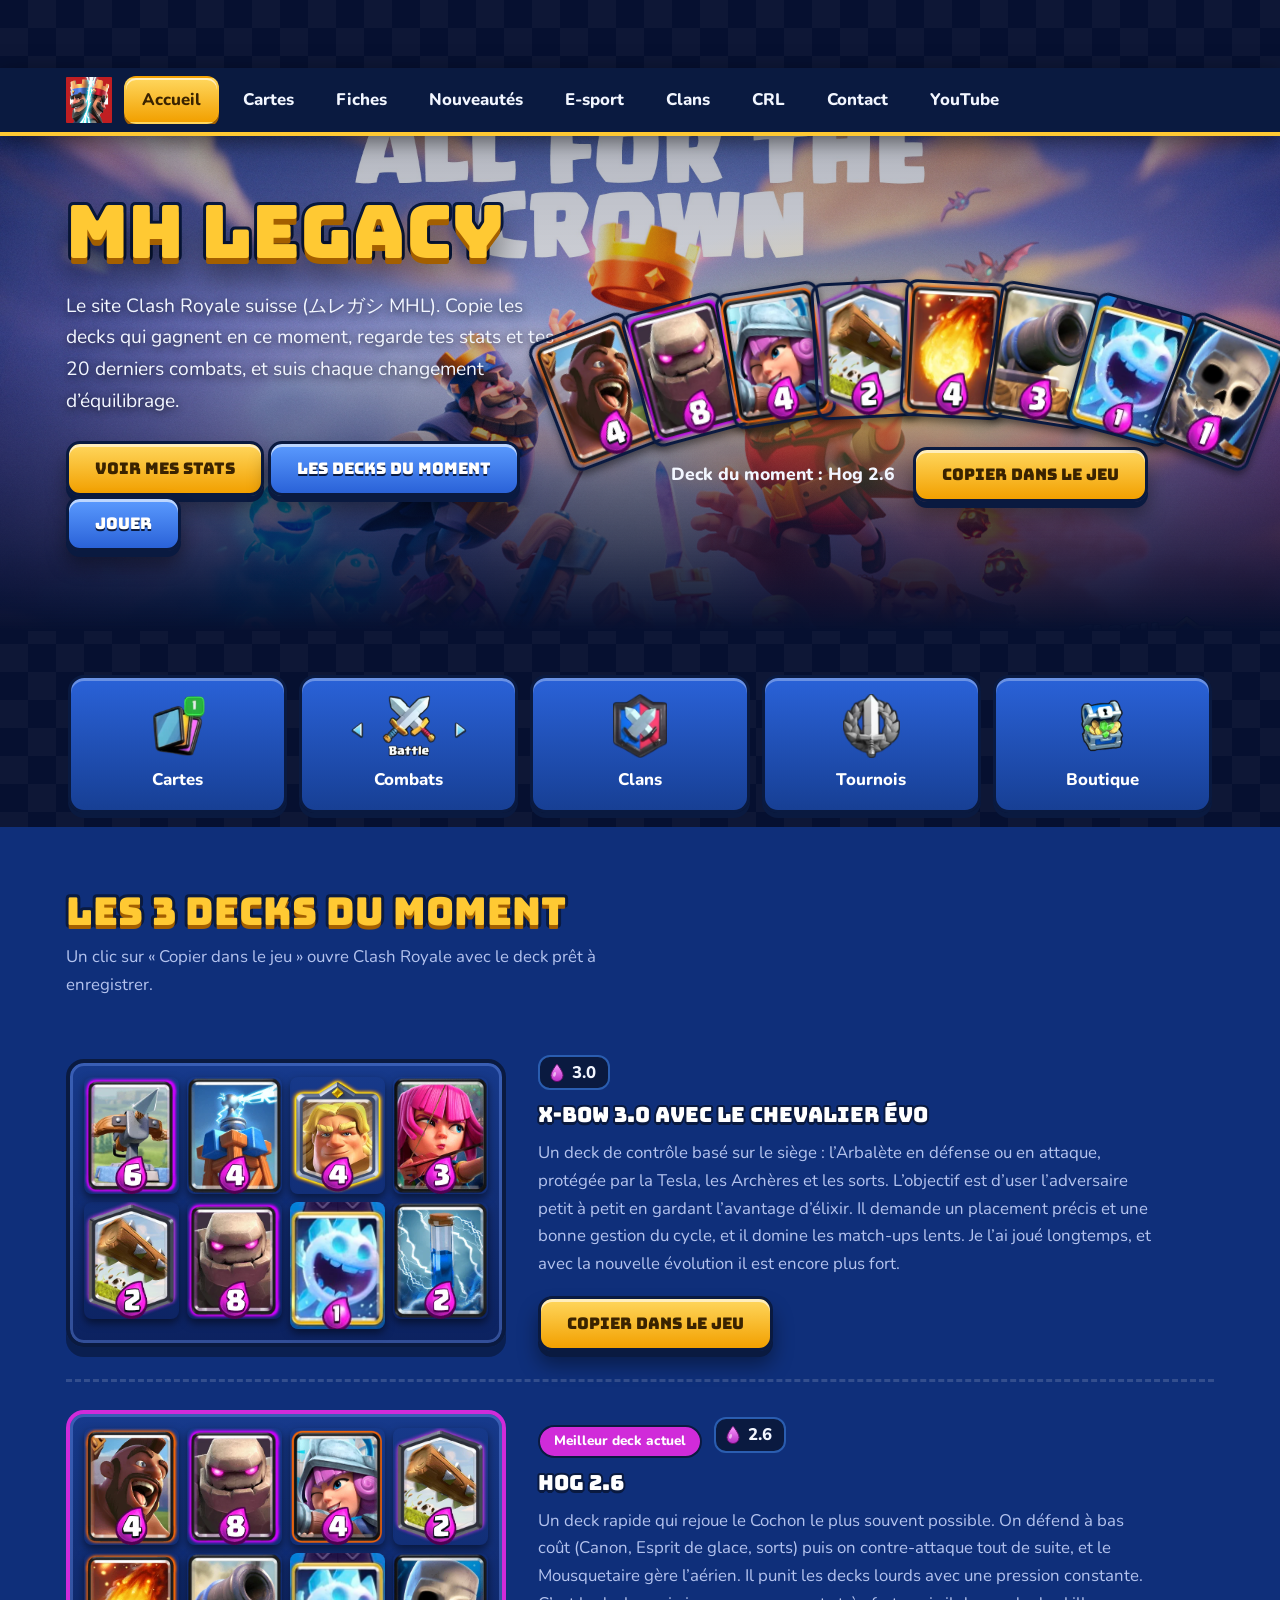
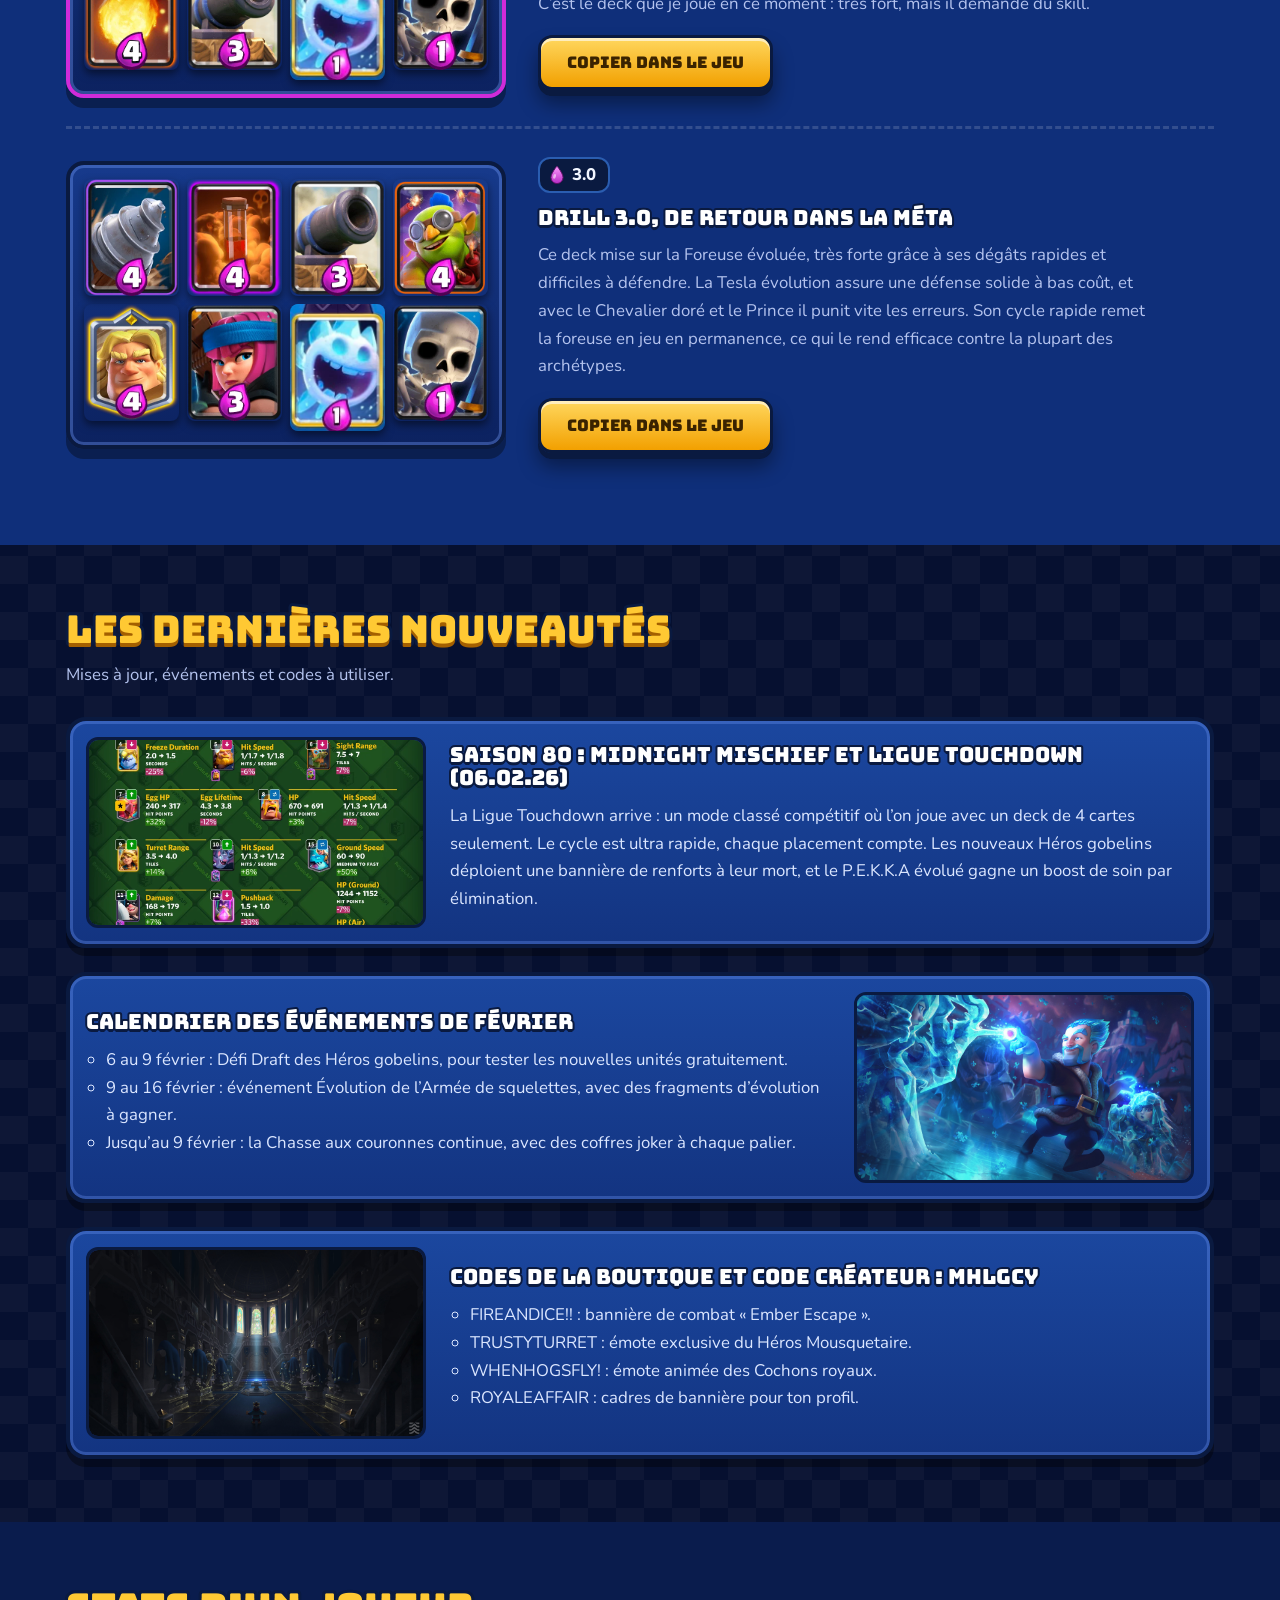
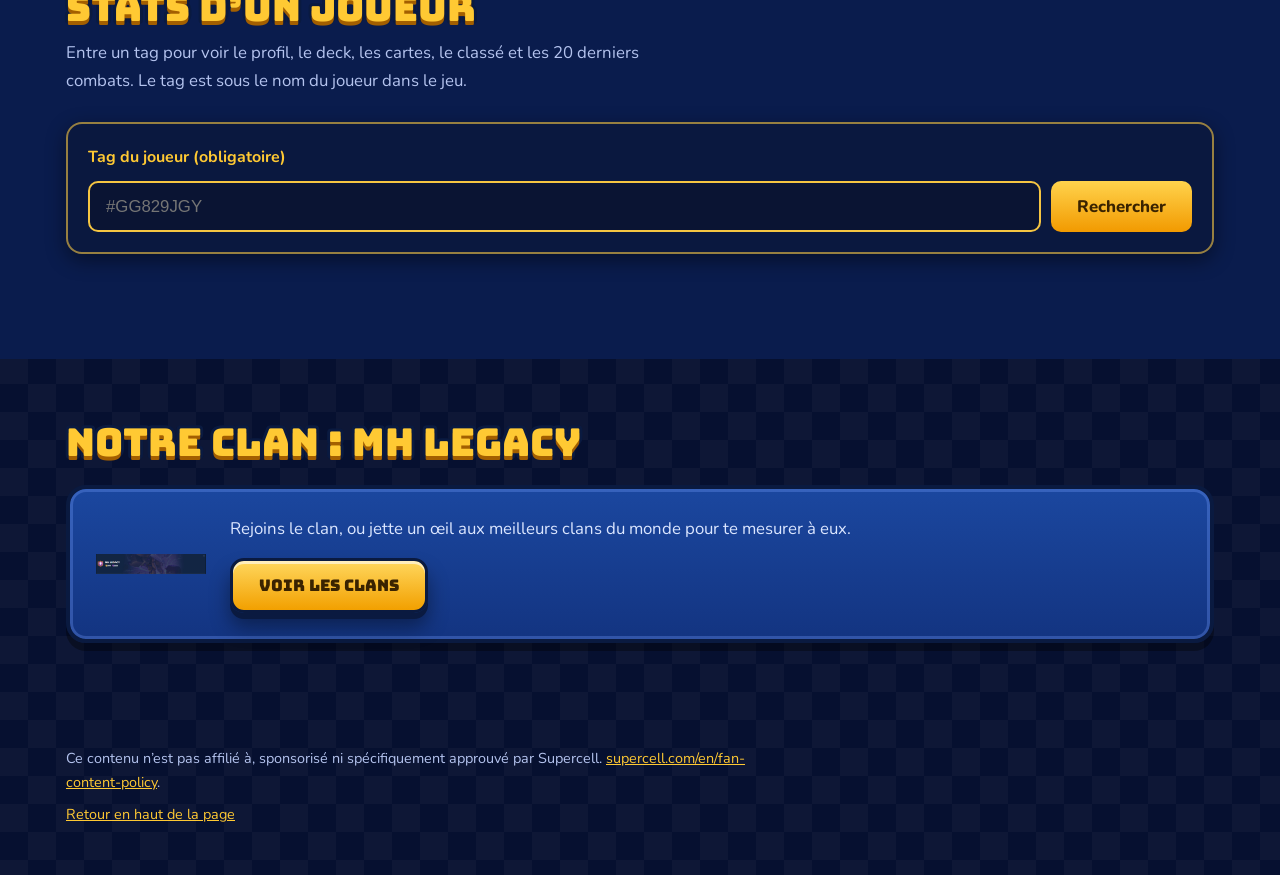
==== commit 7f6c0875: "c" ====
--- a/index.html
+++ b/index.html
@@ -12,7 +12,7 @@
 <link href="https://fonts.googleapis.com/css2?family=Bungee&family=Nunito:wght@400;700;800&display=swap" rel="stylesheet">
 <link rel="stylesheet" href="./css/style.css">
 <link rel="stylesheet" href="./css/home.css">
-<link rel="stylesheet" href="./recherche.css?v=10">
+<link rel="stylesheet" href="./css/recherche.css?v=11">
 </head>
 <body>
 <a class="skip" href="#contenu">Aller au contenu</a>
@@ -187,7 +187,7 @@
   if (!chip) return;
   try {
     // ⚠️ REMPLACE TON_VRAI_TAG PAR TON TAG ICI (ex: 2PP0Y0LR)
-    const r = await fetch("https://cr-stats.pm00buq.workers.dev?tag=TON_VRAI_TAG");
+    const r = await fetch("https://cr-stats.pm00buq.workers.dev?tag=v9jjgll0g");
     if (!r.ok) return;
     const data = await r.json();
     const p = data.player;
--- a/css/recherche.css
+++ b/css/recherche.css
@@ -0,0 +1,173 @@
+/* ===== Module de recherche ===== */
+.cr-search {
+  position: relative;
+  z-index: 1;
+  max-width: 1180px;
+  margin: 0 auto 40px;
+  padding: 0 16px;
+  color: #fff;
+}
+
+.cr-form {
+  display: flex;
+  flex-direction: column;
+  gap: 10px;
+  margin-bottom: 24px;
+  padding: 20px;
+  background: rgba(12, 24, 60, .82);
+  border: 2px solid rgba(245, 197, 66, .6);
+  border-radius: 16px;
+  box-shadow: 0 6px 20px rgba(0, 0, 0, .45);
+}
+.cr-form label {
+  font-size: 1rem;
+  font-weight: 700;
+  color: var(--gold, #ffc933);
+}
+.cr-form-row {
+  display: flex;
+  gap: 10px;
+  flex-wrap: wrap;
+}
+.cr-form input {
+  flex: 1 1 200px;
+  padding: 12px 16px;
+  border-radius: 10px;
+  border: 2px solid #f5c542;
+  background: rgba(10, 20, 50, .9);
+  color: #fff;
+  font-size: 1.05rem;
+}
+.cr-form button {
+  padding: 12px 26px;
+  border: 0;
+  border-radius: 10px;
+  background: linear-gradient(#ffd34d, #f29a00);
+  color: #3a2300;
+  font-weight: 800;
+  font-size: 1.05rem;
+  cursor: pointer;
+}
+
+.cr-message {
+  text-align: center;
+  font-size: 1.1rem;
+  padding: 20px;
+  color: #fff;
+}
+
+/* Blocs de profil */
+.cr-card {
+  background: rgba(12, 24, 60, .82);
+  border: 2px solid rgba(245, 197, 66, .6);
+  border-radius: 16px;
+  padding: 20px;
+  margin-bottom: 20px;
+  box-shadow: 0 6px 20px rgba(0, 0, 0, .45);
+}
+.cr-name { margin: 0; font-size: 2rem; color: #ffd34d; }
+.cr-sub { margin: 4px 0 12px; opacity: .85; }
+.cr-title { margin: 0 0 10px; font-size: 1.3rem; color: #ffd34d; }
+
+/* Grille de stats */
+.cr-stats {
+  display: grid;
+  grid-template-columns: repeat(auto-fit, minmax(120px, 1fr));
+  gap: 10px;
+}
+.cr-stat {
+  background: rgba(255, 255, 255, .08);
+  border-radius: 12px;
+  padding: 12px;
+  text-align: center;
+}
+.cr-stat-value { display: block; font-size: 1.4rem; color: #fff; font-weight: 800; }
+.cr-stat-label { display: block; font-size: .85rem; opacity: .75; }
+
+/* Mise en page colonnes (Deck à gauche, Combats à droite) */
+.cr-cols {
+  display: grid;
+  grid-template-columns: minmax(0, 1fr) minmax(0, 1fr);
+  gap: 20px;
+  align-items: start;
+}
+@media (max-width: 900px) {
+  .cr-cols { grid-template-columns: 1fr; }
+}
+
+/* Cartes du deck */
+.cr-deckgrid {
+  display: grid;
+  grid-template-columns: repeat(4, minmax(0, 1fr));
+  gap: 14px;
+  margin-top: 14px;
+}
+.cr-slot {
+  position: relative;
+  width: 100%;
+  aspect-ratio: 3/4;
+}
+.cr-tile {
+  width: 100%;
+  height: 100%;
+  border-radius: 8px;
+  background: #141c30;
+  border: 2px solid #556;
+  position: relative;
+  overflow: hidden;
+}
+.cr-art img {
+  width: 100%;
+  height: 100%;
+  object-fit: cover;
+}
+.cr-el {
+  position: absolute;
+  top: -8px;
+  left: -8px;
+  width: 24px;
+  height: 24px;
+  background: radial-gradient(circle at 35% 30%, #f5a0ff, #c53bd1 55%, #7b1389);
+  border: 2px solid #f3c8ff;
+  border-radius: 50%;
+  display: flex;
+  align-items: center;
+  justify-content: center;
+  font-weight: 800;
+  font-size: 0.8rem;
+  color: #fff;
+  z-index: 4;
+}
+.cr-lv {
+  position: absolute;
+  bottom: 0;
+  left: 0;
+  right: 0;
+  background: linear-gradient(transparent, rgba(0,0,0,.85));
+  text-align: center;
+  font-weight: 700;
+  font-size: 0.8rem;
+  padding: 10px 0 4px;
+  color: #fff;
+}
+
+/* Raretés */
+.cr-r-common { border-color: #4b86c9; }
+.cr-r-rare { border-color: #d4861a; }
+.cr-r-epic { border-color: #a043cf; }
+.cr-r-legendary { border-color: #2bb9c4; }
+.cr-r-champion { border-color: #d9a400; }
+
+/* Combats */
+.cr-battles { display: flex; flex-direction: column; gap: 10px; }
+.cr-battle {
+  border-left: 6px solid #888;
+  background: rgba(255, 255, 255, .07);
+  border-radius: 10px;
+  padding: 10px 14px;
+}
+.cr-win { border-left-color: #3ddc6b; background: rgba(61, 220, 107, .12); }
+.cr-loss { border-left-color: #ff4d4d; background: rgba(255, 77, 77, .12); }
+.cr-result { font-size: 1.1rem; font-weight: 700; }
+.cr-win .cr-result { color: #3ddc6b; }
+.cr-loss .cr-result { color: #ff6b6b; }
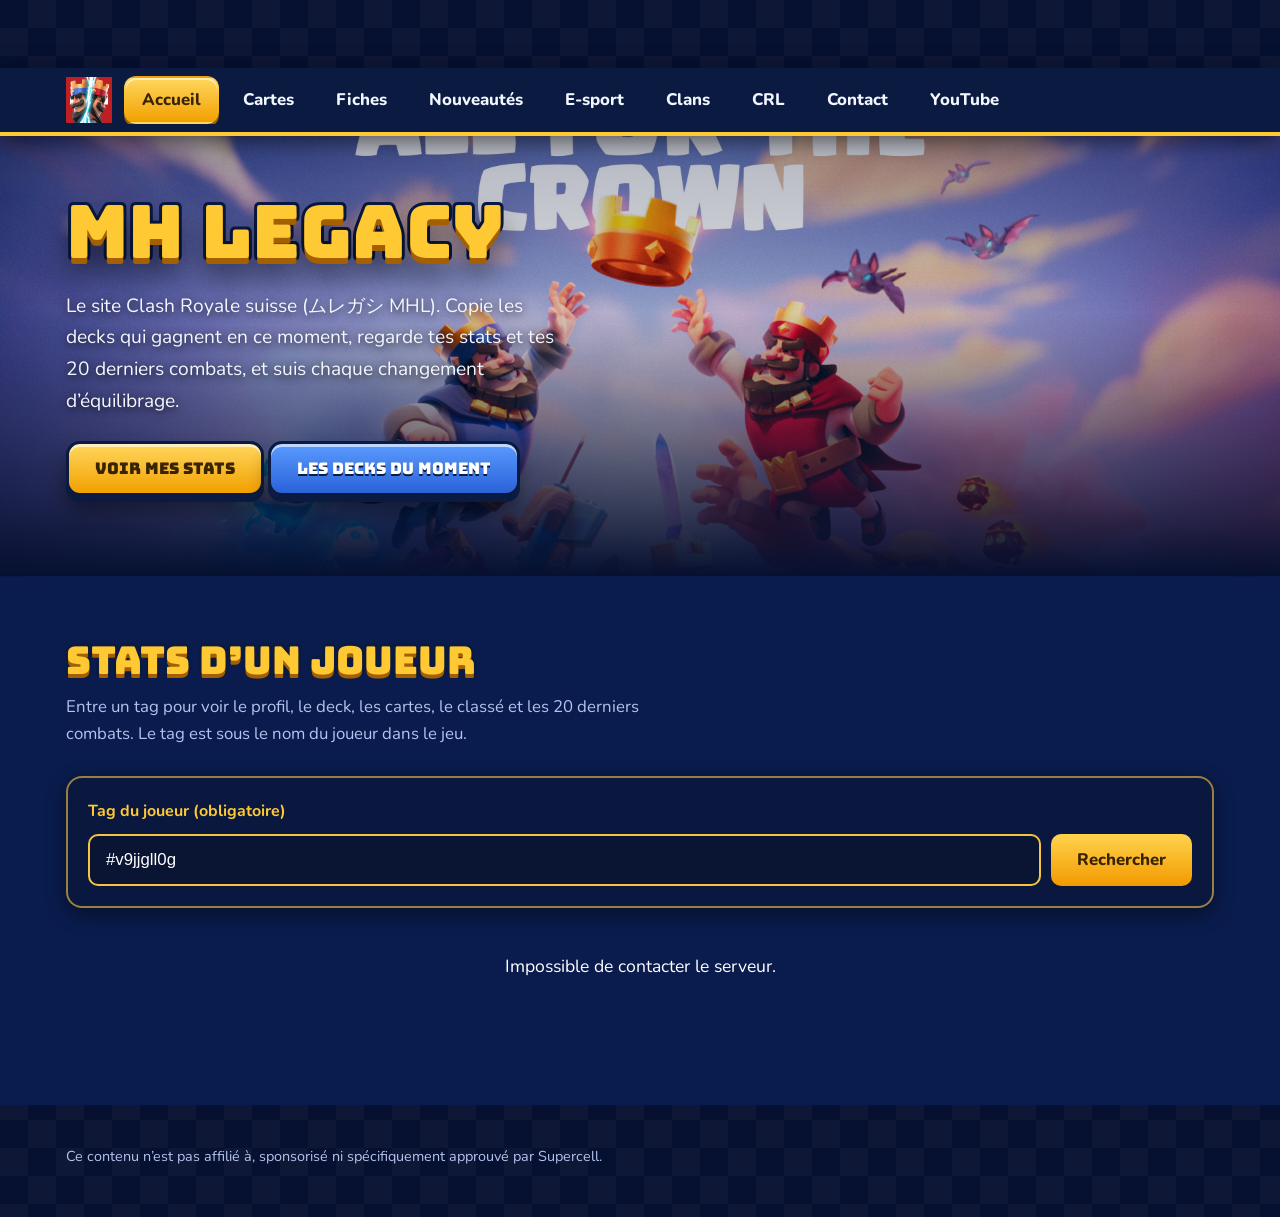
==== commit af437a63: "c" ====
--- a/index.html
+++ b/index.html
@@ -4,19 +4,48 @@
 <meta charset="UTF-8">
 <meta name="viewport" content="width=device-width, initial-scale=1">
 <title>MH Legacy, Clash Royale Suisse 🇨🇭</title>
-<meta name="description" content="Decks méta à copier, stats de joueur, nouveautés et équilibrage de Clash Royale, par la communauté suisse.">
 <link rel="icon" href="./images/logo_clash_royale.png" type="image/png">
-<meta name="theme-color" content="#071433">
 <link rel="preconnect" href="https://fonts.googleapis.com">
 <link rel="preconnect" href="https://fonts.gstatic.com" crossorigin>
 <link href="https://fonts.googleapis.com/css2?family=Bungee&family=Nunito:wght@400;700;800&display=swap" rel="stylesheet">
 <link rel="stylesheet" href="./css/style.css">
 <link rel="stylesheet" href="./css/home.css">
-<link rel="stylesheet" href="./css/recherche.css?v=11">
+<!-- CSS intégré pour la recherche, plus de problème de chemin -->
+<style>
+.cr-search { position: relative; z-index: 1; max-width: 1180px; margin: 0 auto 40px; padding: 0 16px; color: #fff; }
+.cr-form { display: flex; flex-direction: column; gap: 10px; margin-bottom: 24px; padding: 20px; background: rgba(12, 24, 60, .82); border: 2px solid rgba(245, 197, 66, .6); border-radius: 16px; box-shadow: 0 6px 20px rgba(0, 0, 0, .45); }
+.cr-form label { font-size: 1rem; font-weight: 700; color: #ffc933; }
+.cr-form-row { display: flex; gap: 10px; flex-wrap: wrap; }
+.cr-form input { flex: 1 1 200px; padding: 12px 16px; border-radius: 10px; border: 2px solid #f5c542; background: rgba(10, 20, 50, .9); color: #fff; font-size: 1.05rem; }
+.cr-form button { padding: 12px 26px; border: 0; border-radius: 10px; background: linear-gradient(#ffd34d, #f29a00); color: #3a2300; font-weight: 800; font-size: 1.05rem; cursor: pointer; }
+.cr-message { text-align: center; font-size: 1.1rem; padding: 20px; color: #fff; }
+.cr-card { background: rgba(12, 24, 60, .82); border: 2px solid rgba(245, 197, 66, .6); border-radius: 16px; padding: 20px; margin-bottom: 20px; box-shadow: 0 6px 20px rgba(0, 0, 0, .45); }
+.cr-name { margin: 0; font-size: 2rem; color: #ffd34d; }
+.cr-sub { margin: 4px 0 12px; opacity: .85; }
+.cr-title { margin: 0 0 10px; font-size: 1.3rem; color: #ffd34d; }
+.cr-stats { display: grid; grid-template-columns: repeat(auto-fit, minmax(120px, 1fr)); gap: 10px; }
+.cr-stat { background: rgba(255, 255, 255, .08); border-radius: 12px; padding: 12px; text-align: center; }
+.cr-stat-value { display: block; font-size: 1.4rem; color: #fff; font-weight: 800; }
+.cr-stat-label { display: block; font-size: .85rem; opacity: .75; }
+.cr-cols { display: grid; grid-template-columns: minmax(0, 1fr) minmax(0, 1fr); gap: 20px; align-items: start; }
+@media (max-width: 900px) { .cr-cols { grid-template-columns: 1fr; } }
+.cr-deckgrid { display: grid; grid-template-columns: repeat(4, minmax(0, 1fr)); gap: 14px; margin-top: 14px; }
+.cr-slot { position: relative; width: 100%; aspect-ratio: 3/4; }
+.cr-tile { width: 100%; height: 100%; border-radius: 8px; background: #141c30; border: 2px solid #556; position: relative; overflow: hidden; }
+.cr-art img { width: 100%; height: 100%; object-fit: cover; }
+.cr-el { position: absolute; top: -8px; left: -8px; width: 24px; height: 24px; background: radial-gradient(circle at 35% 30%, #f5a0ff, #c53bd1 55%, #7b1389); border: 2px solid #f3c8ff; border-radius: 50%; display: flex; align-items: center; justify-content: center; font-weight: 800; font-size: 0.8rem; color: #fff; z-index: 4; }
+.cr-lv { position: absolute; bottom: 0; left: 0; right: 0; background: linear-gradient(transparent, rgba(0,0,0,.85)); text-align: center; font-weight: 700; font-size: 0.8rem; padding: 10px 0 4px; color: #fff; }
+.cr-r-common { border-color: #4b86c9; } .cr-r-rare { border-color: #d4861a; } .cr-r-epic { border-color: #a043cf; } .cr-r-legendary { border-color: #2bb9c4; } .cr-r-champion { border-color: #d9a400; }
+.cr-battles { display: flex; flex-direction: column; gap: 10px; }
+.cr-battle { border-left: 6px solid #888; background: rgba(255, 255, 255, .07); border-radius: 10px; padding: 10px 14px; }
+.cr-win { border-left-color: #3ddc6b; background: rgba(61, 220, 107, .12); }
+.cr-loss { border-left-color: #ff4d4d; background: rgba(255, 77, 77, .12); }
+.cr-result { font-size: 1.1rem; font-weight: 700; }
+.cr-win .cr-result { color: #3ddc6b; } .cr-loss .cr-result { color: #ff6b6b; }
+</style>
 </head>
 <body>
 <a class="skip" href="#contenu">Aller au contenu</a>
-<svg width="0" height="0" style="position:absolute" aria-hidden="true"><defs><linearGradient id="dropG" x1="0" y1="0" x2="0" y2="1"><stop offset="0" stop-color="#ff9cff"/><stop offset="1" stop-color="#b62cc4"/></linearGradient><symbol id="drop" viewBox="0 0 24 28"><path d="M12 1.5C12 1.5 3.5 11.5 3.5 17.5a8.5 8.5 0 0 0 17 0C20.5 11.5 12 1.5 12 1.5Z" fill="url(#dropG)" stroke="#5c0f66" stroke-width="1.4"/><ellipse cx="8.6" cy="16" rx="1.9" ry="3.4" fill="#fff" opacity=".55" transform="rotate(18 8.6 16)"/></symbol></defs></svg>
 
 <header class="top">
   <div class="bar">
@@ -34,123 +63,16 @@
       <div class="btns">
         <a class="btn" href="#joueur">Voir mes stats</a>
         <a class="btn alt" href="#decks">Les decks du moment</a>
-        <a class="btn alt" href="https://play.google.com/store/apps/details?id=com.supercell.clashroyale" target="_blank" rel="noopener">Jouer</a>
       </div>
     </div>
-    <figure style="margin:0">
-      <div class="board">
-        <img src="./images/Hog.webp" alt="Cochon">
-        <img src="./images/Golem.webp" alt="Golem">
-        <img src="./images/Musk.webp" alt="Mousquetaire">
-        <img src="./images/Log.webp" alt="Bûche">
-        <img src="./images/Fireball.webp" alt="Boule de feu">
-        <img src="./images/Cannon.webp" alt="Canon">
-        <img src="./images/icespirit.webp" alt="Esprit de glace">
-        <img src="./images/Skellies.webp" alt="Squelettes">
-      </div>
-      <figcaption>
-        <span>Deck du moment : Hog 2.6</span>
-        <a class="btn" href="https://link.clashroyale.com/en/?clashroyale://copyDeck?deck=26000010;27000000;26000038;26000014;26000030;28000011;28000000;26000021&amp;tt=159000000&amp;l=Royals">Copier dans le jeu</a>
-      </figcaption>
-    </figure>
   </div>
 </div>
 
 <main id="contenu">
-  <section class="qs" aria-label="Accès rapide">
-    <div class="quick">
-      <a href="./cartes.html"><img loading="lazy" src="./images/cards-button.png" alt="">Cartes</a>
-      <a href="#joueur"><img loading="lazy" src="./images/battle-button.png" alt="">Combats</a>
-      <a href="./clan_site.html"><img loading="lazy" src="./images/clan_button.png" alt="">Clans</a>
-      <a href="https://escharts.com/games/clash-royale" target="_blank" rel="noopener"><img loading="lazy" src="./images/tournois_button.png" alt="">Tournois</a>
-      <a href="https://store.supercell.com/" target="_blank" rel="noopener"><img loading="lazy" src="./images/shop_icon.webp" alt="">Boutique</a>
-    </div>
-  </section>
-
-  <section id="decks">
-    <h2>Les 3 decks du moment</h2>
-    <p class="lead">Un clic sur « Copier dans le jeu » ouvre Clash Royale avec le deck prêt à enregistrer.</p>
-
-    <article class="deck">
-      <div class="board">
-        <img loading="lazy" src="./images/XBow.webp" alt="X-Bow"><img loading="lazy" src="./images/Tesla.webp" alt="Tesla"><img loading="lazy" src="./images/GoldenKnight.webp" alt="Chevalier doré"><img loading="lazy" src="./images/Archers.webp" alt="Archères"><img loading="lazy" src="./images/Log.webp" alt="Bûche"><img loading="lazy" src="./images/Golem.webp" alt="Golem"><img loading="lazy" src="./images/icespirit.webp" alt="Esprit de glace"><img loading="lazy" src="./images/Zap.webp" alt="Zap">
-      </div>
-      <div>
-        <span class="avg"><svg viewBox="0 0 24 28" aria-hidden="true"><use href="#drop"/></svg>3.0</span>
-        <h3>X-Bow 3.0 avec le Chevalier Évo</h3>
-        <p>Un deck de contrôle basé sur le siège : l’Arbalète en défense ou en attaque, protégée par la Tesla, les Archères et les sorts. L’objectif est d’user l’adversaire petit à petit en gardant l’avantage d’élixir. Il demande un placement précis et une bonne gestion du cycle, et il domine les match-ups lents. Je l’ai joué longtemps, et avec la nouvelle évolution il est encore plus fort.</p>
-        <a class="btn" href="https://link.clashroyale.com/en/?clashroyale://copyDeck?deck=26000001;27000006;26000000;26000084;26000010;28000011;28000000;27000008&amp;tt=159000000&amp;l=Royals">Copier dans le jeu</a>
-      </div>
-    </article>
-
-    <article class="deck">
-      <div class="board">
-        <img loading="lazy" src="./images/Hog.webp" alt="Cochon"><img loading="lazy" src="./images/Golem.webp" alt="Golem"><img loading="lazy" src="./images/Musk.webp" alt="Mousquetaire"><img loading="lazy" src="./images/Log.webp" alt="Bûche"><img loading="lazy" src="./images/Fireball.webp" alt="Boule de feu"><img loading="lazy" src="./images/Cannon.webp" alt="Canon"><img loading="lazy" src="./images/icespirit.webp" alt="Esprit de glace"><img loading="lazy" src="./images/Skellies.webp" alt="Squelettes">
-      </div>
-      <div>
-        <span class="tag">Meilleur deck actuel</span>
-        <span class="avg"><svg viewBox="0 0 24 28" aria-hidden="true"><use href="#drop"/></svg>2.6</span>
-        <h3>Hog 2.6</h3>
-        <p>Un deck rapide qui rejoue le Cochon le plus souvent possible. On défend à bas coût (Canon, Esprit de glace, sorts) puis on contre-attaque tout de suite, et le Mousquetaire gère l’aérien. Il punit les decks lourds avec une pression constante. C’est le deck que je joue en ce moment : très fort, mais il demande du skill.</p>
-        <a class="btn" href="https://link.clashroyale.com/en/?clashroyale://copyDeck?deck=26000010;27000000;26000038;26000014;26000030;28000011;28000000;26000021&amp;tt=159000000&amp;l=Royals">Copier dans le jeu</a>
-      </div>
-    </article>
-
-    <article class="deck">
-      <div class="board">
-        <img loading="lazy" src="./images/GoblinDrill.webp" alt="Foreuse gobeline"><img loading="lazy" src="./images/Poison.webp" alt="Poison"><img loading="lazy" src="./images/Cannon.webp" alt="Canon"><img loading="lazy" src="./images/GoblinDemolisher.webp" alt="Démolisseur gobelin"><img loading="lazy" src="./images/GoldenKnight.webp" alt="Chevalier doré"><img loading="lazy" src="./images/Firecracker.webp" alt="Pétardière"><img loading="lazy" src="./images/icespirit.webp" alt="Esprit de glace"><img loading="lazy" src="./images/Skellies.webp" alt="Squelettes">
-      </div>
-      <div>
-        <span class="avg"><svg viewBox="0 0 24 28" aria-hidden="true"><use href="#drop"/></svg>3.0</span>
-        <h3>Drill 3.0, de retour dans la méta</h3>
-        <p>Ce deck mise sur la Foreuse évoluée, très forte grâce à ses dégâts rapides et difficiles à défendre. La Tesla évolution assure une défense solide à bas coût, et avec le Chevalier doré et le Prince il punit vite les erreurs. Son cycle rapide remet la foreuse en jeu en permanence, ce qui le rend efficace contre la plupart des archétypes.</p>
-        <a class="btn" href="https://link.clashroyale.com/en/?clashroyale://copyDeck?deck=27000013;27000006;26000002;26000000;26000031;28000011;26000095;28000009&amp;tt=159000000&amp;l=Royals">Copier dans le jeu</a>
-      </div>
-    </article>
-  </section>
-
-  <section id="nouveautes">
-    <h2>Les dernières nouveautés</h2>
-    <p class="lead">Mises à jour, événements et codes à utiliser.</p>
-    <ul class="news">
-      <li>
-        <img loading="lazy" src="./images/saison81bc.webp" alt="Visuel de la saison 80">
-        <div>
-          <h3>Saison 80 : Midnight Mischief et Ligue Touchdown (06.02.26)</h3>
-          <p>La Ligue Touchdown arrive : un mode classé compétitif où l’on joue avec un deck de 4 cartes seulement. Le cycle est ultra rapide, chaque placement compte. Les nouveaux Héros gobelins déploient une bannière de renforts à leur mort, et le P.E.K.K.A évolué gagne un boost de soin par élimination.</p>
-        </div>
-      </li>
-      <li>
-        <img loading="lazy" src="./images/image_test.jpg" alt="Calendrier des événements de février">
-        <div>
-          <h3>Calendrier des événements de février</h3>
-          <ul>
-            <li>6 au 9 février : Défi Draft des Héros gobelins, pour tester les nouvelles unités gratuitement.</li>
-            <li>9 au 16 février : événement Évolution de l’Armée de squelettes, avec des fragments d’évolution à gagner.</li>
-            <li>Jusqu’au 9 février : la Chasse aux couronnes continue, avec des coffres joker à chaque palier.</li>
-          </ul>
-        </div>
-      </li>
-      <li>
-        <img loading="lazy" src="./images/image_test3.jpg" alt="Codes créateur">
-        <div>
-          <h3>Codes de la boutique et code créateur : mhlgcy</h3>
-          <ul>
-            <li>FIREANDICE!! : bannière de combat « Ember Escape ».</li>
-            <li>TRUSTYTURRET : émote exclusive du Héros Mousquetaire.</li>
-            <li>WHENHOGSFLY! : émote animée des Cochons royaux.</li>
-            <li>ROYALEAFFAIR : cadres de bannière pour ton profil.</li>
-          </ul>
-        </div>
-      </li>
-    </ul>
-  </section>
-
   <section id="joueur">
     <h2>Stats d’un joueur</h2>
     <p class="lead">Entre un tag pour voir le profil, le deck, les cartes, le classé et les 20 derniers combats. Le tag est sous le nom du joueur dans le jeu.</p>
     <div class="cr-search" style="padding:0">
-      <!-- Le onsubmit="return false;" empêche le rechargement de la page -->
       <form id="search-form" class="cr-form" onsubmit="return false;">
         <label for="tag-input">Tag du joueur (obligatoire)</label>
         <div class="cr-form-row">
@@ -161,48 +83,13 @@
       <div id="search-result" aria-live="polite"></div>
     </div>
   </section>
-
-  <section id="clan">
-    <h2>Notre clan : MH Legacy</h2>
-    <div class="clan" style="margin-top:20px">
-      <img loading="lazy" src="./images/clan.png" alt="Badge du clan MH Legacy">
-      <div>
-        <p>Rejoins le clan, ou jette un œil aux meilleurs clans du monde pour te mesurer à eux.</p>
-        <a class="btn" href="./clan_site.html">Voir les clans</a>
-      </div>
-    </div>
-  </section>
 </main>
 
 <footer>
-  <p>Ce contenu n’est pas affilié à, sponsorisé ni spécifiquement approuvé par Supercell. <a href="https://supercell.com/en/fan-content-policy/" target="_blank" rel="noopener">supercell.com/en/fan-content-policy</a>.</p>
-  <p><a href="#contenu">Retour en haut de la page</a></p>
+  <p>Ce contenu n’est pas affilié à, sponsorisé ni spécifiquement approuvé par Supercell.</p>
 </footer>
 
 <script src="./js/nav.js"></script>
-<script src="./js/recherche.js?v=10"></script>
-<script>
-document.addEventListener("DOMContentLoaded", async function () {
-  const chip = document.getElementById("chip");
-  if (!chip) return;
-  try {
-    // ⚠️ REMPLACE TON_VRAI_TAG PAR TON TAG ICI (ex: 2PP0Y0LR)
-    const r = await fetch("https://cr-stats.pm00buq.workers.dev?tag=v9jjgll0g");
-    if (!r.ok) return;
-    const data = await r.json();
-    const p = data.player;
-    const add = function (t, strong) {
-      const e = document.createElement(strong ? "b" : "span");
-      e.textContent = t;
-      chip.append(e);
-    };
-    add(p.name, true);
-    add(p.trophies.toLocaleString("fr-CH") + " trophées");
-    add("record " + p.bestTrophies.toLocaleString("fr-CH"));
-    if (p.clan) add(p.clan);
-    chip.hidden = false;
-  } catch (e) {}
-});
-</script>
+<script src="./js/recherche.js?v=12"></script>
 </body>
 </html>
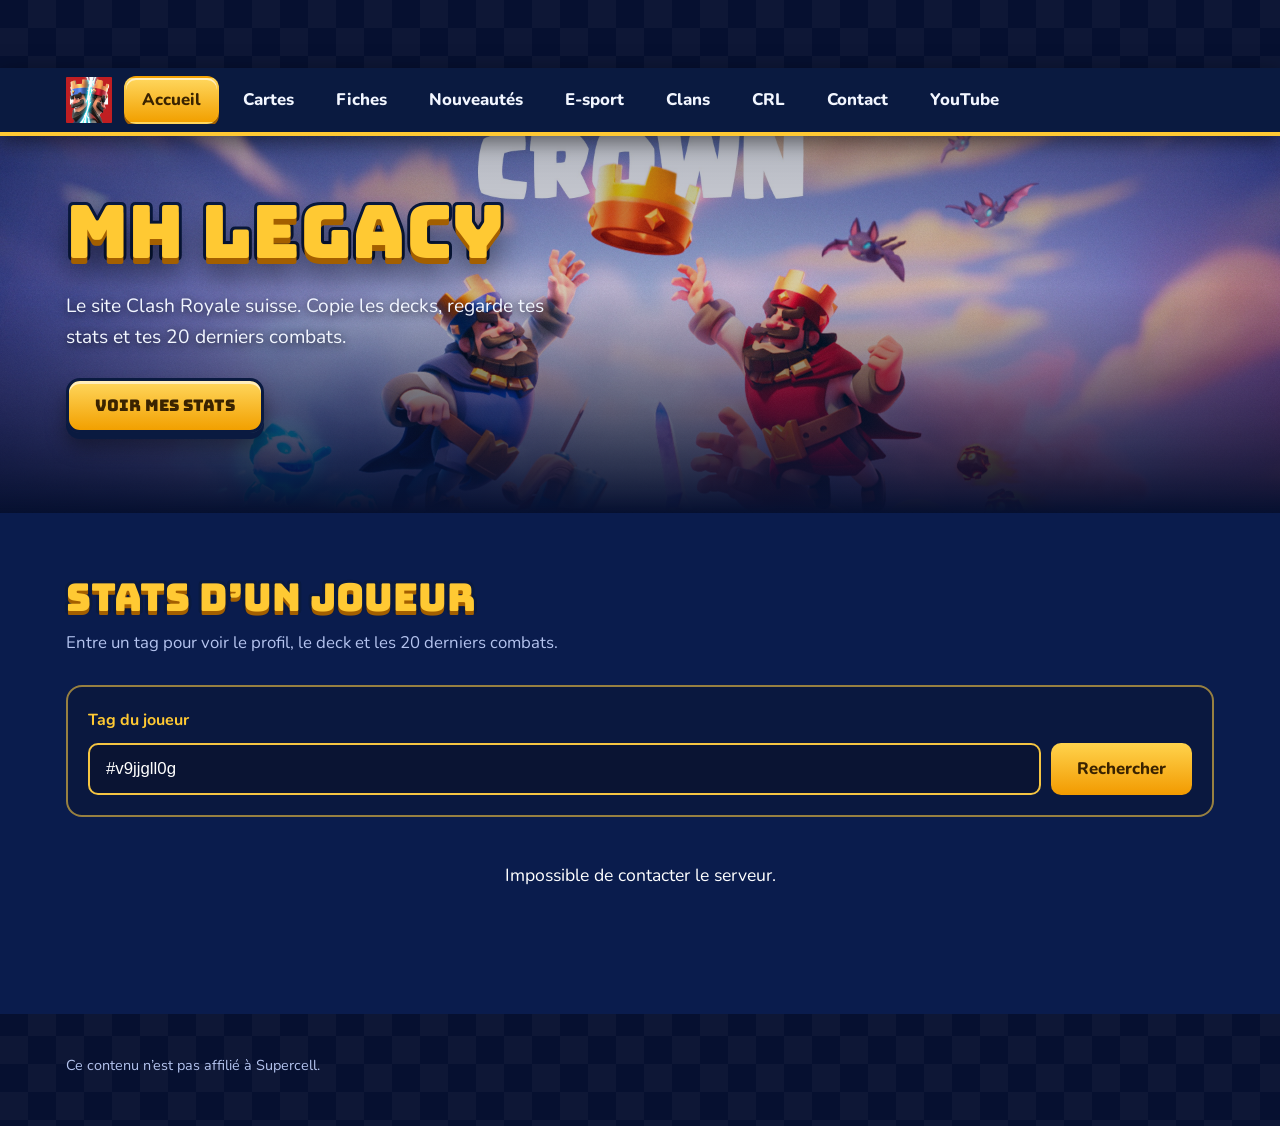
==== commit d659723f: "c" ====
--- a/index.html
+++ b/index.html
@@ -10,38 +10,53 @@
 <link href="https://fonts.googleapis.com/css2?family=Bungee&family=Nunito:wght@400;700;800&display=swap" rel="stylesheet">
 <link rel="stylesheet" href="./css/style.css">
 <link rel="stylesheet" href="./css/home.css">
-<!-- CSS intégré pour la recherche, plus de problème de chemin -->
 <style>
+/* CSS complet pour la recherche */
 .cr-search { position: relative; z-index: 1; max-width: 1180px; margin: 0 auto 40px; padding: 0 16px; color: #fff; }
-.cr-form { display: flex; flex-direction: column; gap: 10px; margin-bottom: 24px; padding: 20px; background: rgba(12, 24, 60, .82); border: 2px solid rgba(245, 197, 66, .6); border-radius: 16px; box-shadow: 0 6px 20px rgba(0, 0, 0, .45); }
+.cr-form { display: flex; flex-direction: column; gap: 10px; margin-bottom: 24px; padding: 20px; background: rgba(12, 24, 60, .82); border: 2px solid rgba(245, 197, 66, .6); border-radius: 16px; }
 .cr-form label { font-size: 1rem; font-weight: 700; color: #ffc933; }
 .cr-form-row { display: flex; gap: 10px; flex-wrap: wrap; }
 .cr-form input { flex: 1 1 200px; padding: 12px 16px; border-radius: 10px; border: 2px solid #f5c542; background: rgba(10, 20, 50, .9); color: #fff; font-size: 1.05rem; }
-.cr-form button { padding: 12px 26px; border: 0; border-radius: 10px; background: linear-gradient(#ffd34d, #f29a00); color: #3a2300; font-weight: 800; font-size: 1.05rem; cursor: pointer; }
+.cr-form button { padding: 12px 26px; border: 0; border-radius: 10px; background: linear-gradient(#ffd34d, #f29a00); color: #3a2300; font-weight: 800; cursor: pointer; }
 .cr-message { text-align: center; font-size: 1.1rem; padding: 20px; color: #fff; }
-.cr-card { background: rgba(12, 24, 60, .82); border: 2px solid rgba(245, 197, 66, .6); border-radius: 16px; padding: 20px; margin-bottom: 20px; box-shadow: 0 6px 20px rgba(0, 0, 0, .45); }
+.cr-card { background: rgba(12, 24, 60, .82); border: 2px solid rgba(245, 197, 66, .6); border-radius: 16px; padding: 20px; margin-bottom: 20px; }
 .cr-name { margin: 0; font-size: 2rem; color: #ffd34d; }
 .cr-sub { margin: 4px 0 12px; opacity: .85; }
 .cr-title { margin: 0 0 10px; font-size: 1.3rem; color: #ffd34d; }
-.cr-stats { display: grid; grid-template-columns: repeat(auto-fit, minmax(120px, 1fr)); gap: 10px; }
+
+/* Grille des stats */
+.cr-stats { display: grid; grid-template-columns: repeat(auto-fit, minmax(110px, 1fr)); gap: 10px; }
 .cr-stat { background: rgba(255, 255, 255, .08); border-radius: 12px; padding: 12px; text-align: center; }
 .cr-stat-value { display: block; font-size: 1.4rem; color: #fff; font-weight: 800; }
-.cr-stat-label { display: block; font-size: .85rem; opacity: .75; }
-.cr-cols { display: grid; grid-template-columns: minmax(0, 1fr) minmax(0, 1fr); gap: 20px; align-items: start; }
+.cr-stat-label { display: block; font-size: 0.8rem; opacity: .75; }
+
+/* Colonnes Deck / Combats */
+.cr-cols { display: grid; grid-template-columns: 1fr 1fr; gap: 20px; align-items: start; }
 @media (max-width: 900px) { .cr-cols { grid-template-columns: 1fr; } }
-.cr-deckgrid { display: grid; grid-template-columns: repeat(4, minmax(0, 1fr)); gap: 14px; margin-top: 14px; }
+
+/* Deck */
+.cr-deckgrid { display: grid; grid-template-columns: repeat(4, 1fr); gap: 10px; margin-top: 14px; }
 .cr-slot { position: relative; width: 100%; aspect-ratio: 3/4; }
-.cr-tile { width: 100%; height: 100%; border-radius: 8px; background: #141c30; border: 2px solid #556; position: relative; overflow: hidden; }
+.cr-tile { width: 100%; height: 100%; border-radius: 8px; background: #141c30; border: 3px solid #556; position: relative; overflow: hidden; }
 .cr-art img { width: 100%; height: 100%; object-fit: cover; }
-.cr-el { position: absolute; top: -8px; left: -8px; width: 24px; height: 24px; background: radial-gradient(circle at 35% 30%, #f5a0ff, #c53bd1 55%, #7b1389); border: 2px solid #f3c8ff; border-radius: 50%; display: flex; align-items: center; justify-content: center; font-weight: 800; font-size: 0.8rem; color: #fff; z-index: 4; }
-.cr-lv { position: absolute; bottom: 0; left: 0; right: 0; background: linear-gradient(transparent, rgba(0,0,0,.85)); text-align: center; font-weight: 700; font-size: 0.8rem; padding: 10px 0 4px; color: #fff; }
-.cr-r-common { border-color: #4b86c9; } .cr-r-rare { border-color: #d4861a; } .cr-r-epic { border-color: #a043cf; } .cr-r-legendary { border-color: #2bb9c4; } .cr-r-champion { border-color: #d9a400; }
+.cr-el { position: absolute; top: -6px; left: -6px; width: 22px; height: 22px; background: #d02bd9; border: 2px solid #fff; border-radius: 50%; display: flex; align-items: center; justify-content: center; font-weight: 800; font-size: 0.8rem; color: #fff; z-index: 4; }
+.cr-lv { position: absolute; bottom: 0; left: 0; right: 0; background: rgba(0,0,0,.8); text-align: center; font-weight: 700; font-size: 0.75rem; padding: 4px 0; color: #fff; }
+
+/* Couleurs des bordures selon la rareté */
+.cr-r-common { border-color: #4b86c9; } .cr-r-rare { border-color: #d4861a; } 
+.cr-r-epic { border-color: #a043cf; } .cr-r-legendary { border-color: #2bb9c4; } 
+.cr-r-champion { border-color: #d9a400; }
+
+/* Combats */
 .cr-battles { display: flex; flex-direction: column; gap: 10px; }
-.cr-battle { border-left: 6px solid #888; background: rgba(255, 255, 255, .07); border-radius: 10px; padding: 10px 14px; }
-.cr-win { border-left-color: #3ddc6b; background: rgba(61, 220, 107, .12); }
-.cr-loss { border-left-color: #ff4d4d; background: rgba(255, 77, 77, .12); }
-.cr-result { font-size: 1.1rem; font-weight: 700; }
-.cr-win .cr-result { color: #3ddc6b; } .cr-loss .cr-result { color: #ff6b6b; }
+.cr-battle { border-left: 5px solid #888; background: rgba(255, 255, 255, .05); border-radius: 8px; padding: 12px; }
+.cr-win { border-left-color: #3ddc6b; background: rgba(61, 220, 107, .1); }
+.cr-loss { border-left-color: #ff4d4d; background: rgba(255, 77, 77, .1); }
+.cr-result { font-size: 1rem; font-weight: 800; }
+.cr-win .cr-result { color: #3ddc6b; } .cr-loss .cr-result { color: #ff4d4d; }
+.cr-score { font-weight: 800; font-size: 1rem; }
+.cr-meta { margin: 4px 0; font-size: 0.85rem; opacity: .8; }
+.cr-deck-small { display: flex; gap: 4px; flex-wrap: wrap; }
 </style>
 </head>
 <body>
@@ -49,7 +64,7 @@
 
 <header class="top">
   <div class="bar">
-    <a href="./index.html" aria-label="MH Legacy, accueil"><img src="./images/logo_clash_royale.png" alt="" width="44" height="44"></a>
+    <a href="./index.html" aria-label="Accueil"><img src="./images/logo_clash_royale.png" alt="" width="44" height="44"></a>
     <nav class="nav" aria-label="Navigation principale"><div class="nav-links"></div></nav>
   </div>
 </header>
@@ -58,11 +73,9 @@
   <div class="hero-in">
     <div>
       <h1>MH Legacy</h1>
-      <p>Le site Clash Royale suisse (ムレガシ MHL). Copie les decks qui gagnent en ce moment, regarde tes stats et tes 20 derniers combats, et suis chaque changement d’équilibrage.</p>
-      <div class="chip" id="chip" hidden></div>
+      <p>Le site Clash Royale suisse. Copie les decks, regarde tes stats et tes 20 derniers combats.</p>
       <div class="btns">
         <a class="btn" href="#joueur">Voir mes stats</a>
-        <a class="btn alt" href="#decks">Les decks du moment</a>
       </div>
     </div>
   </div>
@@ -71,10 +84,10 @@
 <main id="contenu">
   <section id="joueur">
     <h2>Stats d’un joueur</h2>
-    <p class="lead">Entre un tag pour voir le profil, le deck, les cartes, le classé et les 20 derniers combats. Le tag est sous le nom du joueur dans le jeu.</p>
+    <p class="lead">Entre un tag pour voir le profil, le deck et les 20 derniers combats.</p>
     <div class="cr-search" style="padding:0">
       <form id="search-form" class="cr-form" onsubmit="return false;">
-        <label for="tag-input">Tag du joueur (obligatoire)</label>
+        <label for="tag-input">Tag du joueur</label>
         <div class="cr-form-row">
           <input type="text" id="tag-input" required maxlength="16" autocomplete="off" placeholder="#GG829JGY">
           <button type="submit">Rechercher</button>
@@ -86,10 +99,10 @@
 </main>
 
 <footer>
-  <p>Ce contenu n’est pas affilié à, sponsorisé ni spécifiquement approuvé par Supercell.</p>
+  <p>Ce contenu n’est pas affilié à Supercell.</p>
 </footer>
 
 <script src="./js/nav.js"></script>
-<script src="./js/recherche.js?v=12"></script>
+<script src="./js/recherche.js?v=15"></script>
 </body>
 </html>
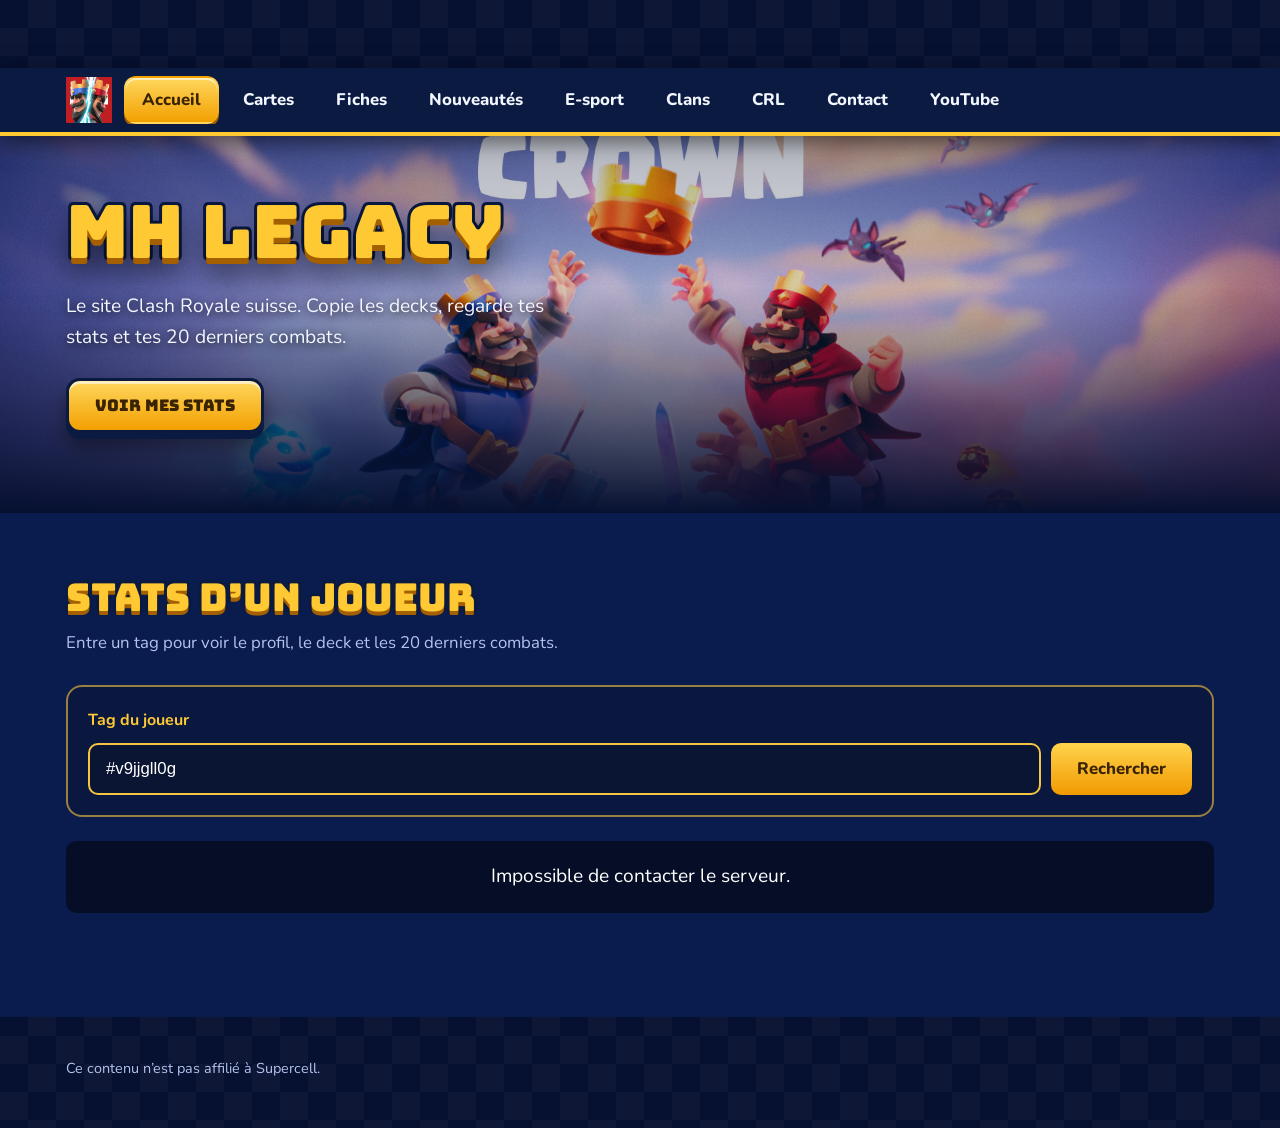
==== commit 663d54e3: "c" ====
--- a/index.html
+++ b/index.html
@@ -56,6 +56,35 @@
 .cr-win .cr-result { color: #3ddc6b; } .cr-loss .cr-result { color: #ff4d4d; }
 .cr-score { font-weight: 800; font-size: 1rem; }
 .cr-meta { margin: 4px 0; font-size: 0.85rem; opacity: .8; }
+/* ===== EFFET ÉVOLUTION & HÉROS ===== */
+
+/* Conteneur de l'image */
+.cr-v-evo .cr-art, 
+.cr-v-hero .cr-art {
+  overflow: visible;
+}
+
+/* Effet de halo (glow) violet pour les évolutions, arc-en-ciel pour les héros */
+.cr-v-evo .cr-art img {
+  filter: drop-shadow(0 0 8px #d02bd9); /* Lueur violette */
+  transform: scale(1.05); /* Légèrement plus grande pour déborder */
+}
+
+.cr-v-hero .cr-art img {
+  filter: drop-shadow(0 0 8px #ffc933); /* Lueur dorée */
+  transform: scale(1.05);
+}
+
+/* On adapte la bordure de la tuile pour ces variantes */
+.cr-tile.cr-v-evo {
+  border-color: #d02bd9;
+  background: linear-gradient(135deg, #2a1040, #141c30);
+}
+
+.cr-tile.cr-v-hero {
+  border-color: #ffc933;
+  background: linear-gradient(135deg, #403010, #141c30);
+}
 .cr-deck-small { display: flex; gap: 4px; flex-wrap: wrap; }
 </style>
 </head>
